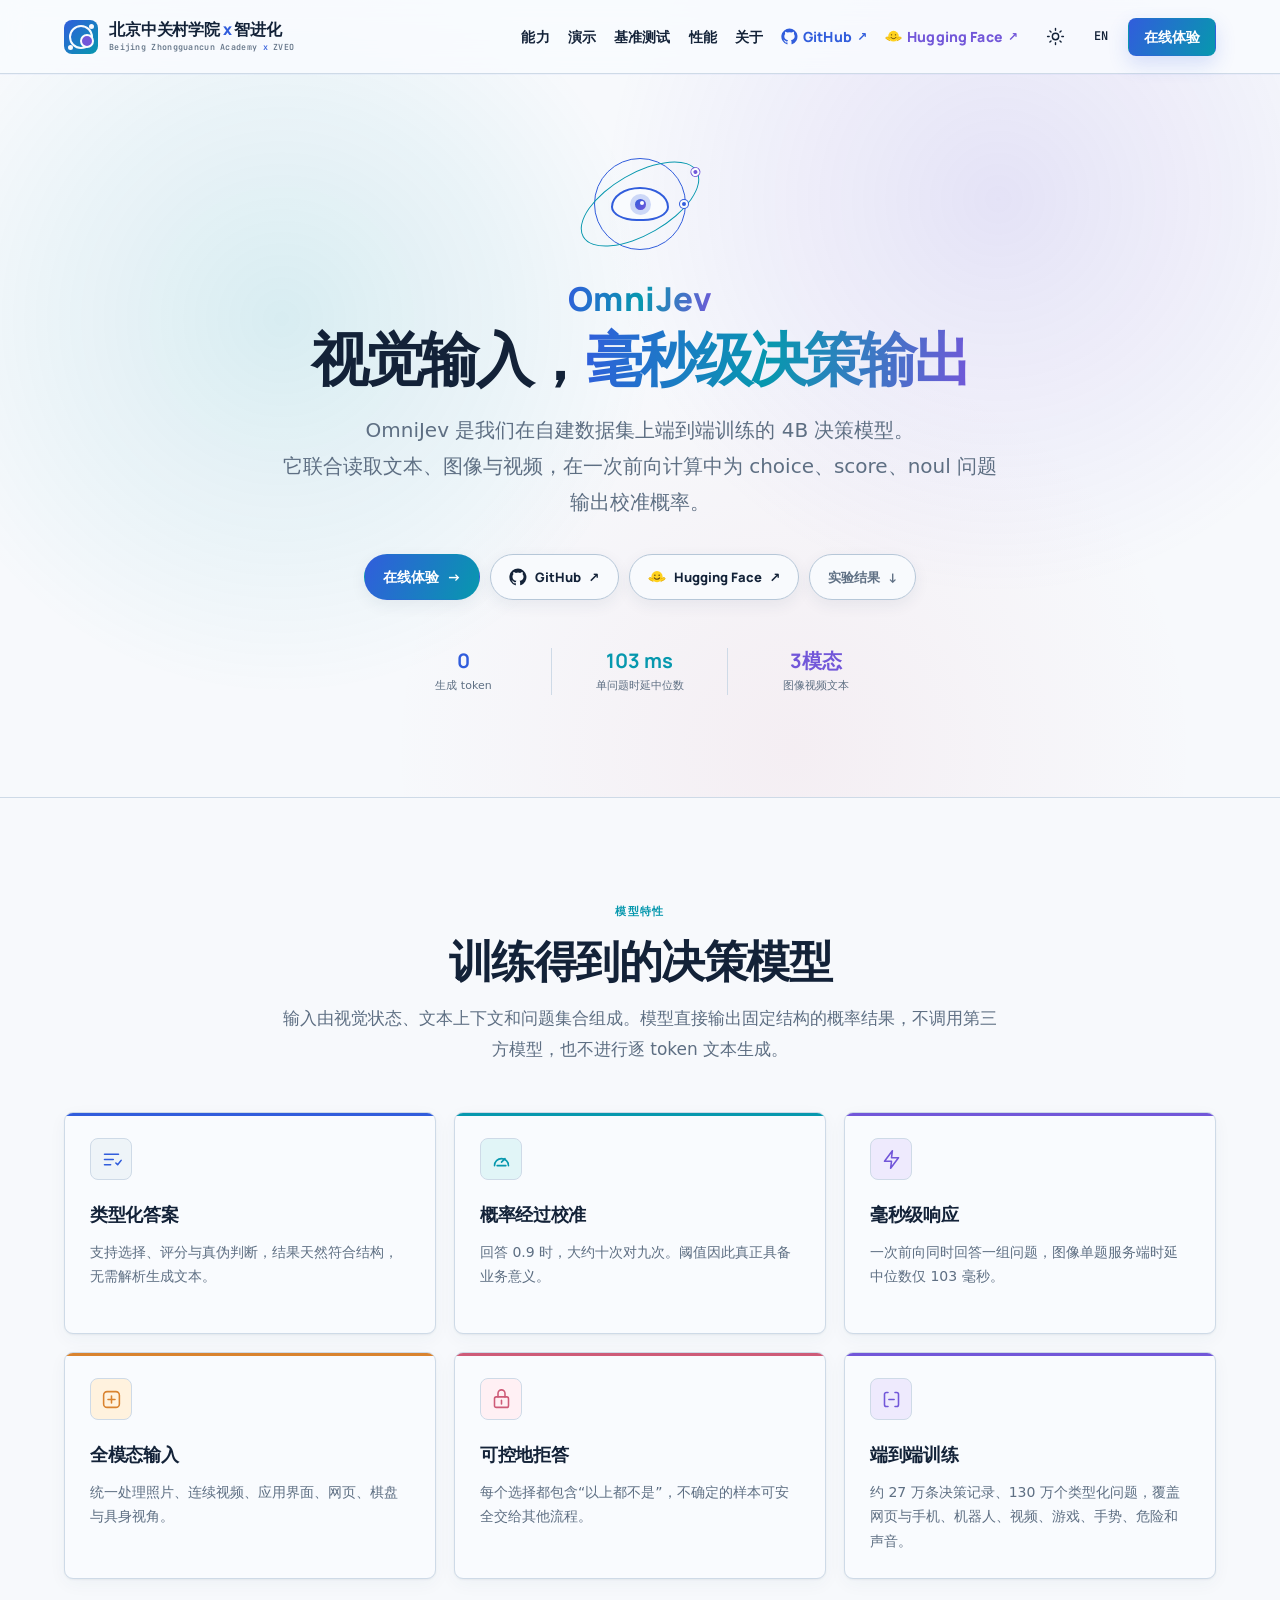
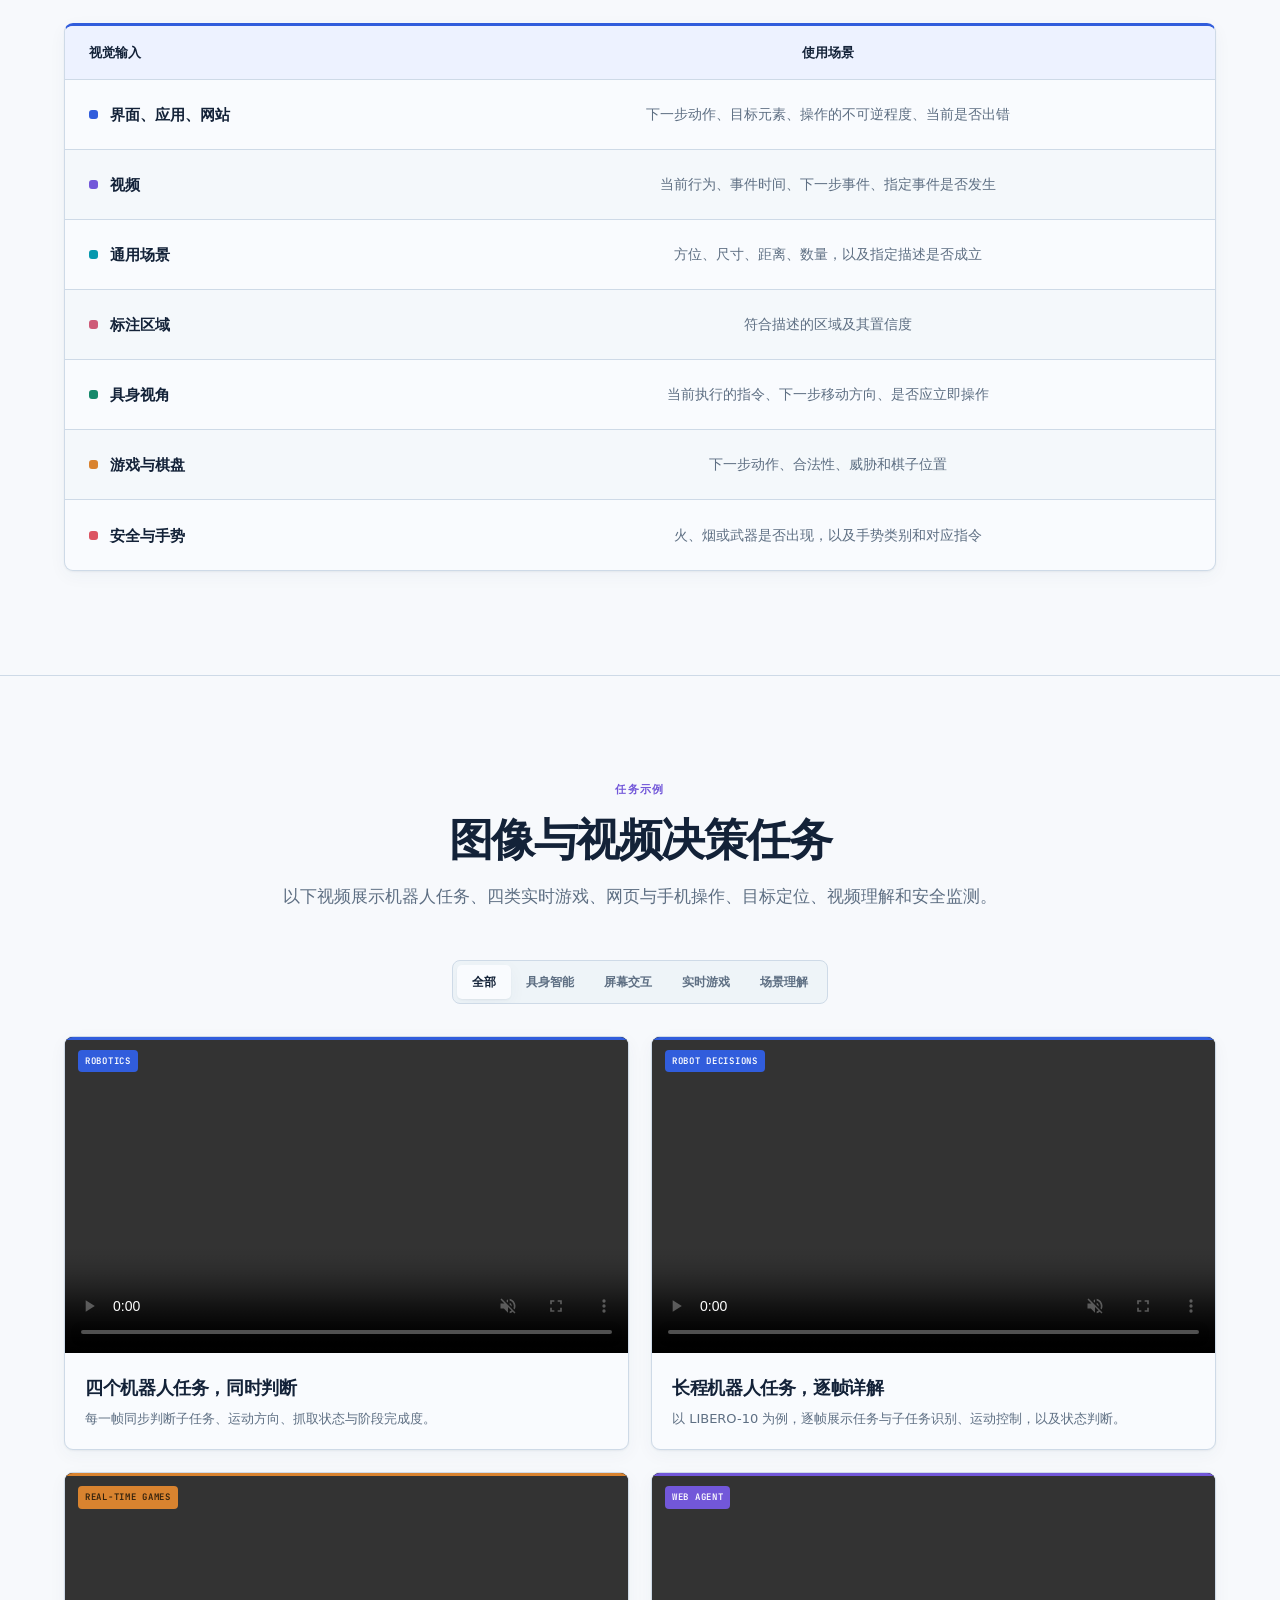
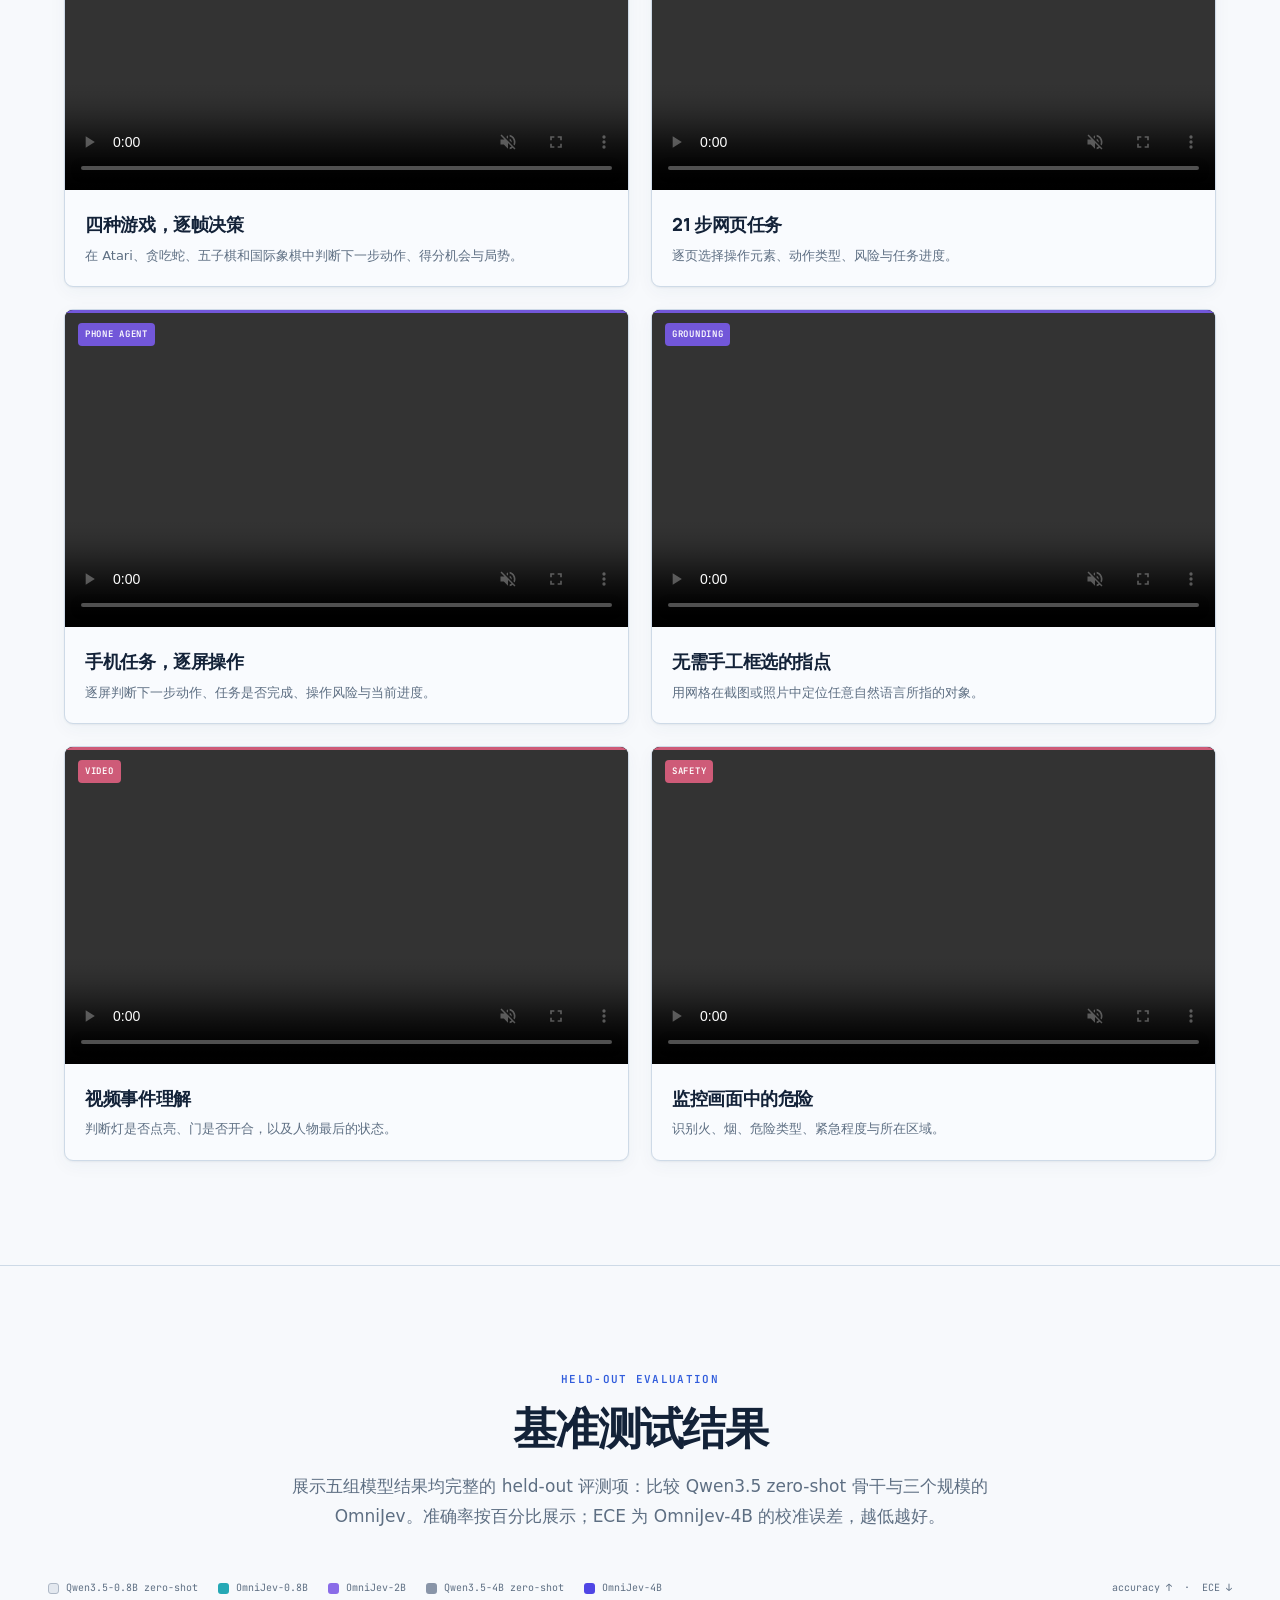
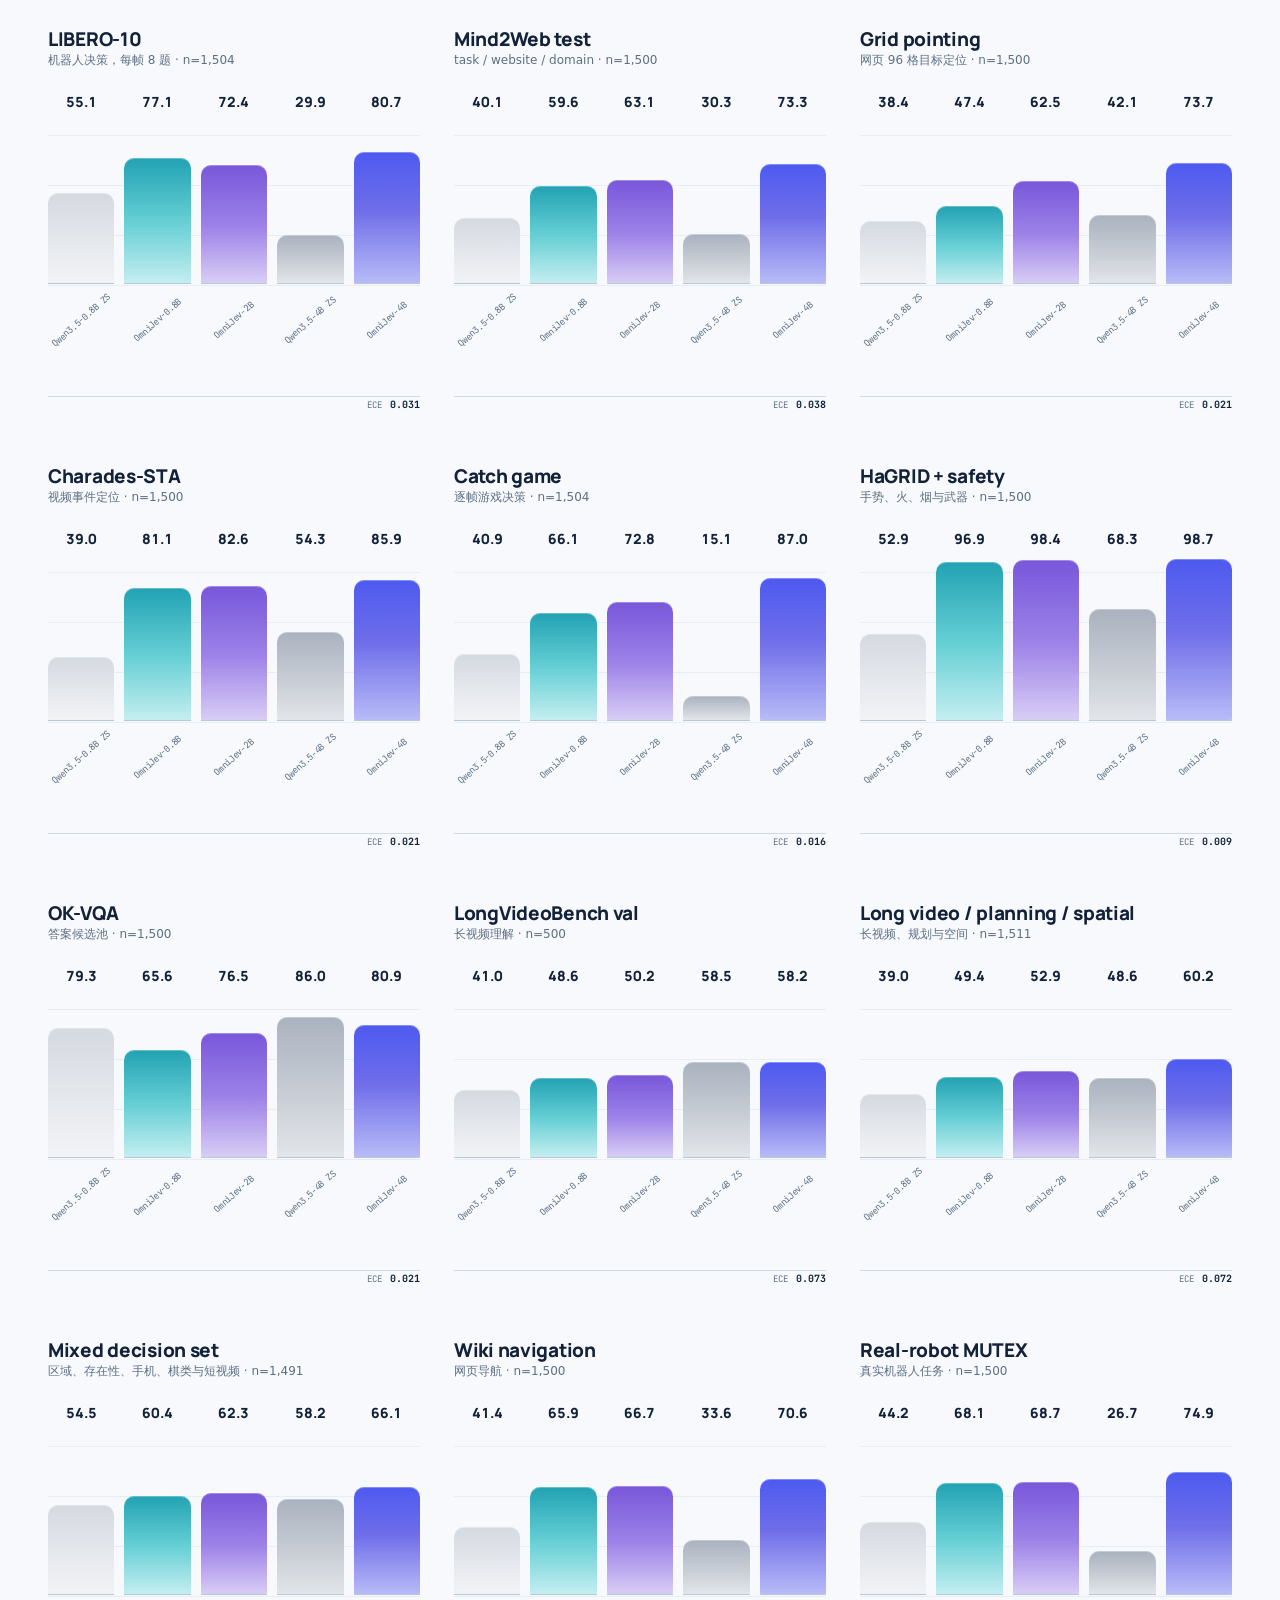
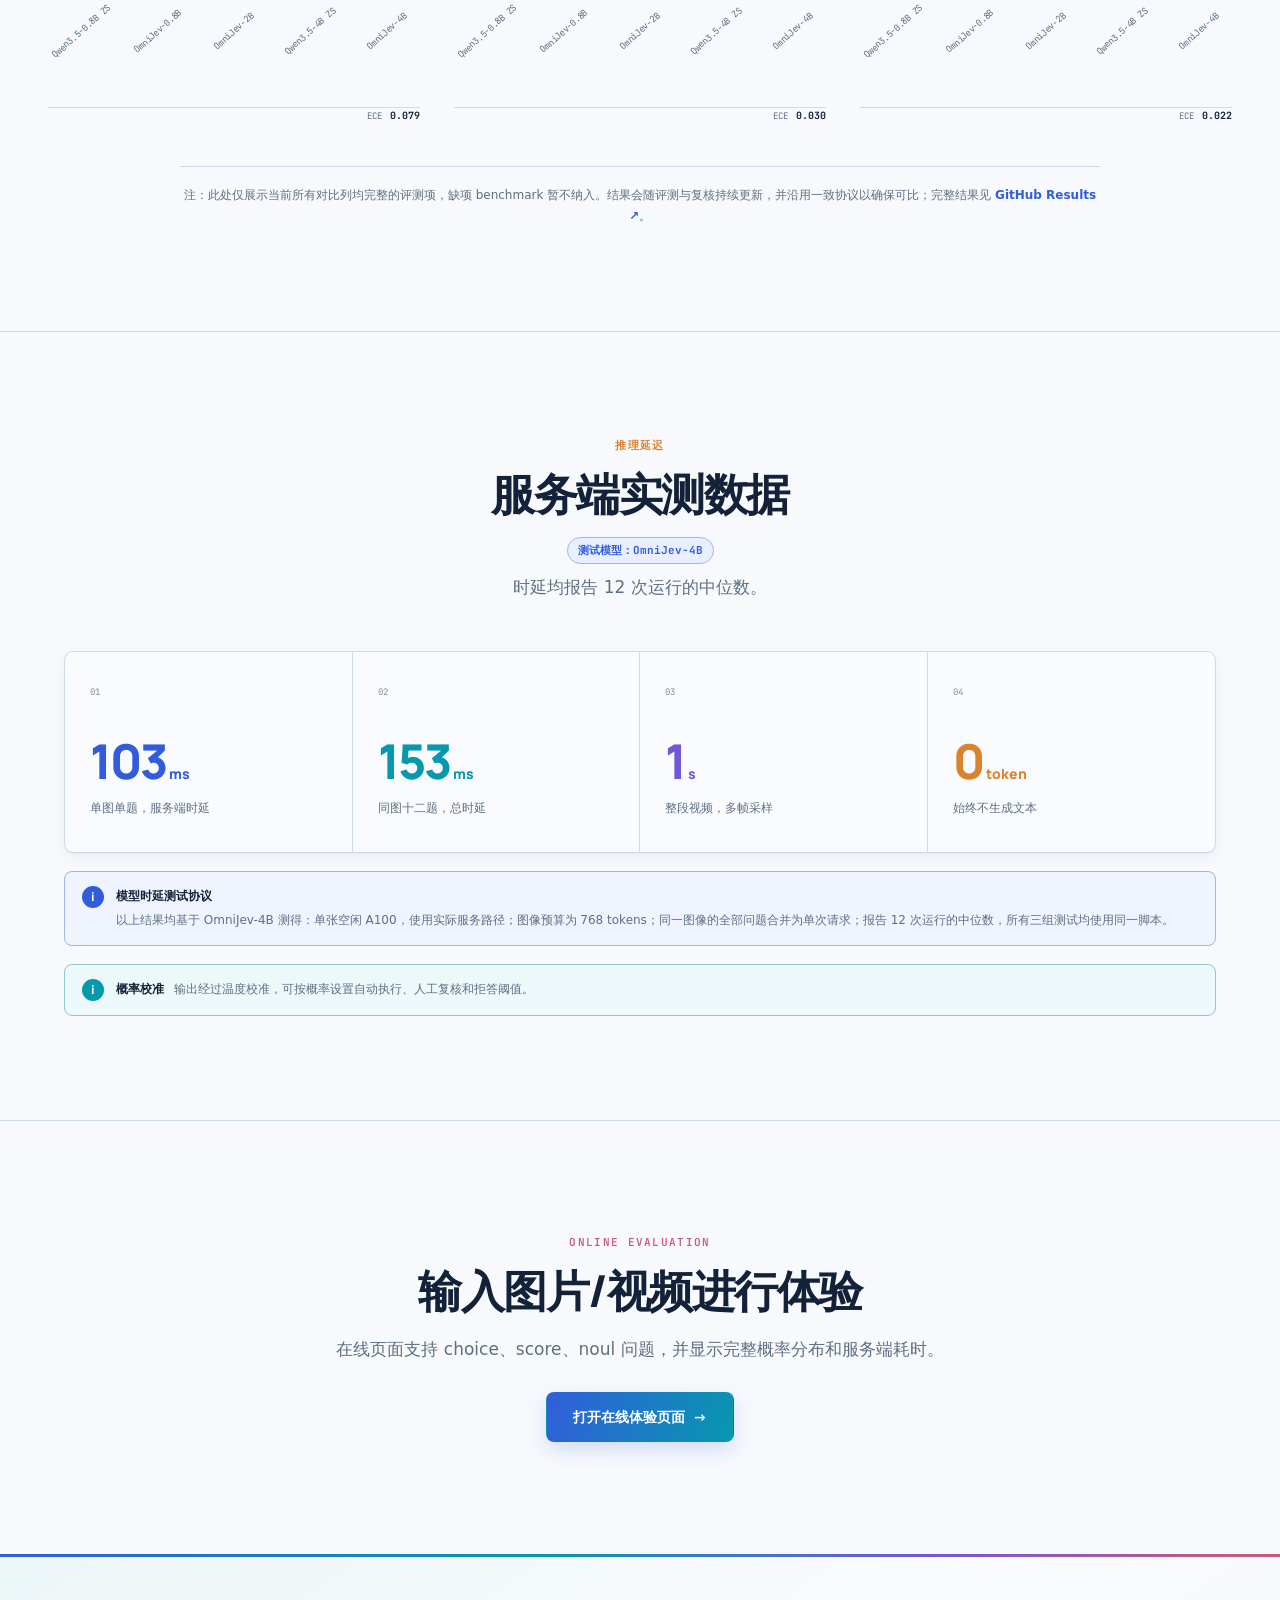
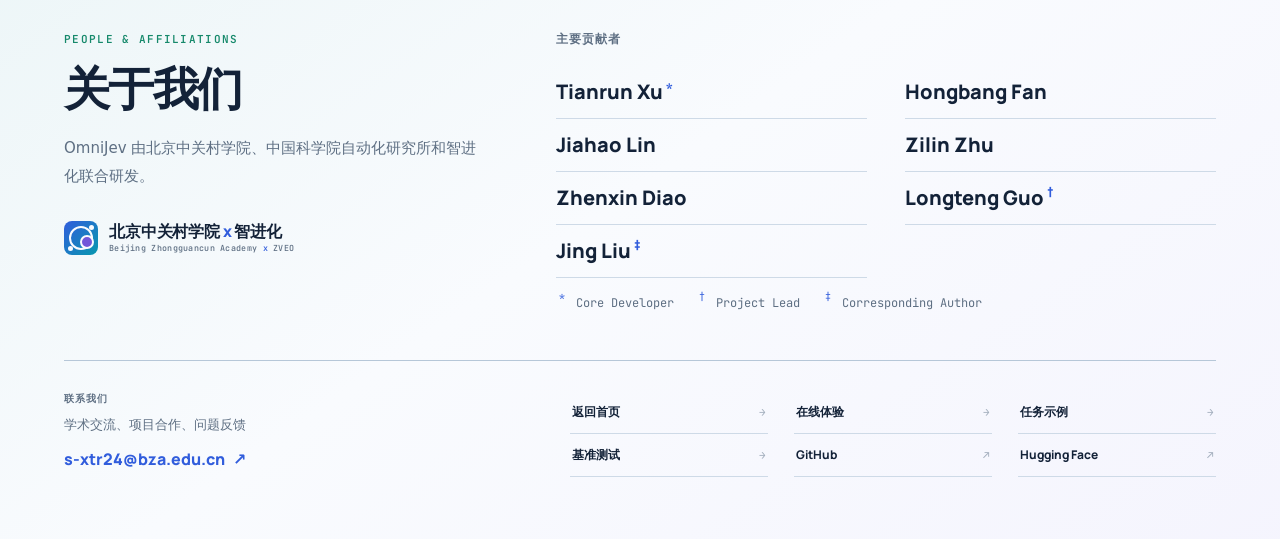
==== index.html @ 33a54048 "v1.1 version" ====
<!DOCTYPE html>
<html lang="zh-CN" data-theme="light">
<head>
  <meta charset="utf-8">
  <meta name="viewport" content="width=device-width, initial-scale=1">
  <meta name="description" content="OmniJev：端到端训练的 4B 全模态决策模型，面向图像、视频、界面、游戏与机器人场景输出校准概率。">
  <meta name="theme-color" content="#f9fbfe">
  <title>OmniJev — 全模态视觉决策模型</title>
  <link rel="icon" type="image/x-icon" href="/favicon.ico?v=2">
  <link rel="preconnect" href="https://fonts.googleapis.com">
  <link rel="preconnect" href="https://fonts.gstatic.com" crossorigin>
  <link href="https://fonts.googleapis.com/css2?family=JetBrains+Mono:wght@400;500;600&family=Manrope:wght@500;600;700;800&display=swap" rel="stylesheet">
  <link rel="stylesheet" href="style.css">
</head>
<body>
  <a class="skip-link" href="#main">跳至主要内容</a>
  <div id="siteHeader"></div>
  <script src="header.js"></script>

  <main id="main">
    <section class="hero" id="top">
      <div class="container hero-inner">
        <div class="model-glyph reveal" aria-hidden="true"><span class="glyph-ring ring-a"></span><span class="glyph-ring ring-b"></span><span class="planet-path path-a"><i class="glyph-dot dot-a"></i></span><span class="planet-path path-b"><i class="glyph-dot dot-b"></i></span><span class="glyph-core"><i></i></span></div>
        <p class="model-name reveal delay-1">OmniJev</p>
        <h1 class="reveal delay-2"><span class="zh">视觉输入，<em>毫秒级决策输出</em></span><span class="en">Visual input. <em>Millisecond decisions.</em></span></h1>
        <p class="hero-lead reveal delay-3"><span class="zh">OmniJev 是我们在自建数据集上端到端训练的 4B 决策模型。<br>它联合读取文本、图像与视频，在一次前向计算中为 choice、score、noul 问题输出校准概率。</span><span class="en">OmniJev is a 4B decision model trained end to end on our own dataset.<br>It reads text, images and video together, returning calibrated probabilities for choice, score and noul questions in one forward pass.</span></p>
        <div class="hero-actions hero-project-links reveal delay-3" aria-label="项目入口">
          <a class="btn btn-primary btn-lg" href="try"><span class="zh">在线体验</span><span class="en">Try online</span><span aria-hidden="true">→</span></a>
          <a class="btn btn-lg project-link" href="https://github.com/tinnel123666888/OmniJev" target="_blank" rel="noopener noreferrer"><svg viewBox="0 0 24 24" aria-hidden="true"><path fill="currentColor" d="M12 .7a11.5 11.5 0 0 0-3.64 22.41c.58.1.79-.25.79-.56v-2.22c-3.22.7-3.9-1.37-3.9-1.37-.52-1.34-1.29-1.7-1.29-1.7-1.05-.72.08-.71.08-.71 1.17.08 1.78 1.2 1.78 1.2 1.04 1.78 2.72 1.27 3.38.97.1-.75.4-1.27.74-1.56-2.57-.29-5.27-1.28-5.27-5.69 0-1.26.45-2.28 1.19-3.09-.12-.29-.52-1.47.11-3.05 0 0 .97-.31 3.16 1.18a10.98 10.98 0 0 1 5.76 0c2.2-1.49 3.16-1.18 3.16-1.18.63 1.58.23 2.76.11 3.05.74.81 1.19 1.83 1.19 3.09 0 4.42-2.71 5.39-5.29 5.68.42.36.79 1.06.79 2.14v3.17c0 .31.21.67.8.56A11.5 11.5 0 0 0 12 .7Z"/></svg><span>GitHub</span><span aria-hidden="true">↗</span></a>
          <a class="btn btn-lg project-link" href="https://huggingface.co/tinnel123/OmniJev" target="_blank" rel="noopener noreferrer"><svg class="hf-symbol" viewBox="0 0 24 24" aria-hidden="true"><circle cx="12" cy="11.5" r="7.5" fill="#FFD21E"/><circle cx="9.2" cy="9.7" r="1" fill="#5B4210"/><circle cx="14.8" cy="9.7" r="1" fill="#5B4210"/><path d="M8.4 13.2c1 1.2 2.2 1.8 3.6 1.8s2.7-.6 3.6-1.8" fill="none" stroke="#5B4210" stroke-linecap="round" stroke-width="1.35"/><path d="M6.7 14.5 3.4 12.8c-.8-.4-1.7-.1-2 .7-.4.8 0 1.7.8 2.1l4.6 2.3M17.3 14.5l3.3-1.7c.8-.4 1.7-.1 2 .7.4.8 0 1.7-.8 2.1l-4.6 2.3" fill="#FFD21E" stroke="#E5AA00" stroke-linecap="round" stroke-linejoin="round" stroke-width="1.1"/></svg><span>Hugging Face</span><span aria-hidden="true">↗</span></a>
          <a class="btn btn-lg project-link quiet" href="#benchmarks"><span><span class="zh">实验结果</span><span class="en">Results</span></span><span aria-hidden="true">↓</span></a>
        </div>
        <div class="hero-facts reveal delay-3"><span><b>0</b><small><span class="zh">生成 token</span><span class="en">generated tokens</span></small></span><span><b>103 ms</b><small><span class="zh">单问题时延中位数</span><span class="en">median single-question latency</span></small></span><span><b><span class="zh">3模态</span><span class="en">3 modalities</span></b><small><span class="zh">图像视频文本</span><span class="en">image, video, text</span></small></span></div>
      </div>
    </section>

    <section class="alt-section" id="capabilities">
      <div class="container">
        <div class="section-head center reveal"><p class="eyebrow"><span class="zh">模型特性</span><span class="en">Model properties</span></p><h2><span class="zh">训练得到的决策模型</span><span class="en">A trained decision model</span></h2><p><span class="zh">输入由视觉状态、文本上下文和问题集合组成。模型直接输出固定结构的概率结果，不调用第三方模型，也不进行逐 token 文本生成。</span><span class="en">Each request contains visual state, text context and typed questions. The model itself returns fixed probability structures—without third-party model calls or token-by-token generation.</span></p></div>
        <div class="feature-grid">
          <article class="feature-card reveal"><span class="feature-icon"><svg viewBox="0 0 24 24"><path d="M4 6h16M4 12h10M4 18h7"/><path d="m17 16 2 2 4-5"/></svg></span><h3><span class="zh">类型化答案</span><span class="en">Typed answers</span></h3><p><span class="zh">支持选择、评分与真伪判断，结果天然符合结构，无需解析生成文本。</span><span class="en">Choice, score and boolean answers that fit your schema by construction.</span></p></article>
          <article class="feature-card reveal"><span class="feature-icon"><svg viewBox="0 0 24 24"><path d="M4 19a8 8 0 1 1 16 0"/><path d="m12 15 4-4"/><path d="M7 19h10"/></svg></span><h3><span class="zh">概率经过校准</span><span class="en">Calibrated confidence</span></h3><p><span class="zh">回答 0.9 时，大约十次对九次。阈值因此真正具备业务意义。</span><span class="en">When it says 0.9, it is right roughly nine times out of ten.</span></p></article>
          <article class="feature-card reveal"><span class="feature-icon"><svg viewBox="0 0 24 24"><path d="m13 2-9 12h8l-1 8 9-12h-8z"/></svg></span><h3><span class="zh">毫秒级响应</span><span class="en">Milliseconds</span></h3><p><span class="zh">一次前向同时回答一组问题，图像单题服务端时延中位数仅 103 毫秒。</span><span class="en">One forward pass answers a full set of questions; median server latency for one image question is 103 ms.</span></p></article>
          <article class="feature-card reveal"><span class="feature-icon"><svg viewBox="0 0 24 24"><path d="M8 12h8M12 8v8"/><rect x="3" y="3" width="18" height="18" rx="4"/></svg></span><h3><span class="zh">全模态输入</span><span class="en">Omni-modal input</span></h3><p><span class="zh">统一处理照片、连续视频、应用界面、网页、棋盘与具身视角。</span><span class="en">Photos, videos, interfaces, web pages, games and embodied views.</span></p></article>
          <article class="feature-card reveal"><span class="feature-icon"><svg viewBox="0 0 24 24"><path d="M8 9V5a4 4 0 0 1 8 0v4"/><rect x="4" y="9" width="16" height="12" rx="2"/><path d="M12 13v4"/></svg></span><h3><span class="zh">可控地拒答</span><span class="en">Built-in abstention</span></h3><p><span class="zh">每个选择都包含“以上都不是”，不确定的样本可安全交给其他流程。</span><span class="en">Every choice can return “none of the above” for safe routing.</span></p></article>
          <article class="feature-card reveal"><span class="feature-icon"><svg viewBox="0 0 24 24"><path d="M8 4H6a2 2 0 0 0-2 2v12a2 2 0 0 0 2 2h2M16 4h2a2 2 0 0 1 2 2v12a2 2 0 0 1-2 2h-2M9 12h6"/></svg></span><h3><span class="zh">端到端训练</span><span class="en">End-to-end trained</span></h3><p><span class="zh">约 27 万条决策记录、130 万个类型化问题，覆盖网页与手机、机器人、视频、游戏、手势、危险和声音。</span><span class="en">About 270k decision records and 1.3M typed questions spanning web and phone use, robots, video, games, gestures, hazards and sounds.</span></p></article>
        </div>
        <div class="use-cases integrated reveal">
          <div class="use-case-table" role="table" aria-label="OmniJev typical use cases">
            <div class="use-case-row use-case-header" role="row"><span role="columnheader"><span class="zh">视觉输入</span><span class="en">Visual input</span></span><span role="columnheader"><span class="zh">使用场景</span><span class="en">Use cases</span></span></div>
            <div class="use-case-row" role="row"><strong role="cell"><i class="case-dot c1"></i><span class="zh">界面、应用、网站</span><span class="en">Interfaces, apps, websites</span></strong><span role="cell"><span class="zh">下一步动作、目标元素、操作的不可逆程度、当前是否出错</span><span class="en">Next action, target element, irreversibility and error state</span></span></div>
            <div class="use-case-row" role="row"><strong role="cell"><i class="case-dot c2"></i><span class="zh">视频</span><span class="en">Video</span></strong><span role="cell"><span class="zh">当前行为、事件时间、下一步事件、指定事件是否发生</span><span class="en">Activity, timing, next event and whether an event occurred</span></span></div>
            <div class="use-case-row" role="row"><strong role="cell"><i class="case-dot c3"></i><span class="zh">通用场景</span><span class="en">Scenes</span></strong><span role="cell"><span class="zh">方位、尺寸、距离、数量，以及指定描述是否成立</span><span class="en">Direction, size, distance, count and statement validity</span></span></div>
            <div class="use-case-row" role="row"><strong role="cell"><i class="case-dot c4"></i><span class="zh">标注区域</span><span class="en">Marked regions</span></strong><span role="cell"><span class="zh">符合描述的区域及其置信度</span><span class="en">Which region matches a description and with what confidence</span></span></div>
            <div class="use-case-row" role="row"><strong role="cell"><i class="case-dot c5"></i><span class="zh">具身视角</span><span class="en">Embodied views</span></strong><span role="cell"><span class="zh">当前执行的指令、下一步移动方向、是否应立即操作</span><span class="en">Current instruction, next direction and whether to act now</span></span></div>
            <div class="use-case-row" role="row"><strong role="cell"><i class="case-dot c6"></i><span class="zh">游戏与棋盘</span><span class="en">Games and boards</span></strong><span role="cell"><span class="zh">下一步动作、合法性、威胁和棋子位置</span><span class="en">Next move, legality, threats and piece location</span></span></div>
            <div class="use-case-row" role="row"><strong role="cell"><i class="case-dot c7"></i><span class="zh">安全与手势</span><span class="en">Safety and gestures</span></strong><span role="cell"><span class="zh">火、烟或武器是否出现，以及手势类别和对应指令</span><span class="en">Fire, smoke, weapons, gesture class and mapped command</span></span></div>
          </div>
        </div>
      </div>
    </section>

    <section id="demos">
      <div class="container">
        <div class="section-head center reveal"><p class="eyebrow"><span class="zh">任务示例</span><span class="en">Task examples</span></p><h2><span class="zh">图像与视频决策任务</span><span class="en">Image and video decision tasks</span></h2><p><span class="zh">以下视频展示机器人任务、四类实时游戏、网页与手机操作、目标定位、视频理解和安全监测。</span><span class="en">The examples cover robot tasks, four real-time games, web and phone operation, visual grounding, video understanding and safety monitoring.</span></p></div>
        <div class="filter-row" role="tablist" aria-label="演示筛选"><button class="filter active" data-filter="all" type="button"><span class="zh">全部</span><span class="en">All</span></button><button class="filter" data-filter="embodied" type="button"><span class="zh">具身智能</span><span class="en">Embodied</span></button><button class="filter" data-filter="screen" type="button"><span class="zh">屏幕交互</span><span class="en">Interfaces</span></button><button class="filter" data-filter="game" type="button"><span class="zh">实时游戏</span><span class="en">Games</span></button><button class="filter" data-filter="scene" type="button"><span class="zh">场景理解</span><span class="en">Scenes</span></button></div>
        <div class="demo-grid">
          <article class="demo-card reveal" data-category="embodied"><div class="media"><video controls autoplay muted loop playsinline preload="none" data-src="assets/video/robots.mp4"></video><span>ROBOTICS</span></div><div class="demo-body"><div><h3><span class="zh">四个机器人任务，同时判断</span><span class="en">Four robot tasks at once</span></h3><p><span class="zh">每一帧同步判断子任务、运动方向、抓取状态与阶段完成度。</span><span class="en">Every frame resolves sub-task, motion, grasp state and completion.</span></p></div></div></article>
          <article class="demo-card reveal" data-category="embodied"><div class="media"><video controls autoplay muted loop playsinline preload="none" data-src="assets/video/robots_detail.mp4"></video><span>ROBOT DECISIONS</span></div><div class="demo-body"><div><h3><span class="zh">长程机器人任务，逐帧详解</span><span class="en">A long-horizon robot task, frame by frame</span></h3><p><span class="zh">以 LIBERO-10 为例，逐帧展示任务与子任务识别、运动控制，以及状态判断。</span><span class="en">A LIBERO-10 example showing task and sub-task recognition, seven-way action probabilities, grasp state, object holding and completion on every frame.</span></p></div></div></article>
          <article class="demo-card reveal" data-category="game"><div class="media"><video controls autoplay muted loop playsinline preload="none" data-src="assets/video/games.mp4"></video><span>REAL-TIME GAMES</span></div><div class="demo-body"><div><h3><span class="zh">四种游戏，逐帧决策</span><span class="en">Four games, frame by frame</span></h3><p><span class="zh">在 Atari、贪吃蛇、五子棋和国际象棋中判断下一步动作、得分机会与局势。</span><span class="en">Decide the next action, scoring opportunity and game state in Atari, Snake, Gomoku and Chess.</span></p></div></div></article>
          <article class="demo-card reveal" data-category="screen"><div class="media"><video controls autoplay muted loop playsinline preload="none" data-src="assets/video/web_task.mp4"></video><span>WEB AGENT</span></div><div class="demo-body"><div><h3><span class="zh">21 步网页任务</span><span class="en">A 21-step web task</span></h3><p><span class="zh">逐页选择操作元素、动作类型、风险与任务进度。</span><span class="en">Pick the element, operation, risk and progress on every page.</span></p></div></div></article>
          <article class="demo-card reveal" data-category="screen"><div class="media"><video controls autoplay muted loop playsinline preload="none" data-src="assets/video/phone_task.mp4"></video><span>PHONE AGENT</span></div><div class="demo-body"><div><h3><span class="zh">手机任务，逐屏操作</span><span class="en">Operating a phone, screen by screen</span></h3><p><span class="zh">逐屏判断下一步动作、任务是否完成、操作风险与当前进度。</span><span class="en">Choose the next action, completion state, operation risk and progress on each screen.</span></p></div></div></article>
          <article class="demo-card reveal" data-category="screen"><div class="media"><video controls autoplay muted loop playsinline preload="none" data-src="assets/video/pointing.mp4"></video><span>GROUNDING</span></div><div class="demo-body"><div><h3><span class="zh">无需手工框选的指点</span><span class="en">Pointing without boxes</span></h3><p><span class="zh">用网格在截图或照片中定位任意自然语言所指的对象。</span><span class="en">Locate a natural-language target on screenshots or photos.</span></p></div></div></article>
          <article class="demo-card reveal" data-category="scene"><div class="media"><video controls autoplay muted loop playsinline preload="none" data-src="assets/video/events2.mp4"></video><span>VIDEO</span></div><div class="demo-body"><div><h3><span class="zh">视频事件理解</span><span class="en">Video event understanding</span></h3><p><span class="zh">判断灯是否点亮、门是否开合，以及人物最后的状态。</span><span class="en">Understand lights, doors, people and temporal events.</span></p></div></div></article>
          <article class="demo-card reveal" data-category="scene"><div class="media"><video controls autoplay muted loop playsinline preload="none" data-src="assets/video/hazard.mp4"></video><span>SAFETY</span></div><div class="demo-body"><div><h3><span class="zh">监控画面中的危险</span><span class="en">Hazards in a camera feed</span></h3><p><span class="zh">识别火、烟、危险类型、紧急程度与所在区域。</span><span class="en">Fire, smoke, urgency and the affected region.</span></p></div></div></article>
        </div>
      </div>
    </section>

    <section class="benchmark-section alt-section" id="benchmarks">
      <div class="container">
        <div class="section-head center reveal">
          <p class="eyebrow">Held-out evaluation</p>
          <h2><span class="zh">基准测试结果</span><span class="en">Benchmark results</span></h2>
          <p><span class="zh">展示五组模型结果均完整的 held-out 评测项：比较 Qwen3.5 zero-shot 骨干与三个规模的 OmniJev。准确率按百分比展示；ECE 为 OmniJev-4B 的校准误差，越低越好。</span><span class="en">Held-out benchmarks with results for all five models: Qwen3.5 zero-shot backbones and three OmniJev sizes. Accuracy is shown as a percentage; ECE is the calibration error of OmniJev-4B and lower is better.</span></p>
        </div>
        <div class="benchmark-legend reveal"><span><i class="baseline-small"></i>Qwen3.5-0.8B zero-shot</span><span><i class="current-small"></i>OmniJev-0.8B</span><span><i class="current-mid"></i>OmniJev-2B</span><span><i class="baseline"></i>Qwen3.5-4B zero-shot</span><span><i class="current"></i>OmniJev-4B</span><span class="benchmark-unit">accuracy ↑ &nbsp;·&nbsp; ECE ↓</span></div>
        <div class="benchmark-vertical-grid reveal" role="list" aria-label="Benchmark accuracy comparison">
          <article class="benchmark-column" role="listitem"><header><strong>LIBERO-10</strong><small><span class="zh">机器人决策，每帧 8 题 · n=1,504</span><span class="en">Robot decisions, 8 questions per frame · n=1,504</span></small></header><div class="vertical-chart"><div class="vertical-series baseline-small"><span>55.1</span><div class="vertical-track"><i style="--score:55.1%"></i></div><small>Qwen3.5-0.8B ZS</small></div><div class="vertical-series current-small"><span>77.1</span><div class="vertical-track"><i style="--score:77.1%"></i></div><small>OmniJev-0.8B</small></div><div class="vertical-series current-mid"><span>72.4</span><div class="vertical-track"><i style="--score:72.4%"></i></div><small>OmniJev-2B</small></div><div class="vertical-series baseline"><span>29.9</span><div class="vertical-track"><i style="--score:29.9%"></i></div><small>Qwen3.5-4B ZS</small></div><div class="vertical-series current"><span>80.7</span><div class="vertical-track"><i style="--score:80.7%"></i></div><small>OmniJev-4B</small></div></div><footer><span>ECE</span><strong>0.031</strong></footer></article>
          <article class="benchmark-column" role="listitem"><header><strong>Mind2Web test</strong><small>task / website / domain · n=1,500</small></header><div class="vertical-chart"><div class="vertical-series baseline-small"><span>40.1</span><div class="vertical-track"><i style="--score:40.1%"></i></div><small>Qwen3.5-0.8B ZS</small></div><div class="vertical-series current-small"><span>59.6</span><div class="vertical-track"><i style="--score:59.6%"></i></div><small>OmniJev-0.8B</small></div><div class="vertical-series current-mid"><span>63.1</span><div class="vertical-track"><i style="--score:63.1%"></i></div><small>OmniJev-2B</small></div><div class="vertical-series baseline"><span>30.3</span><div class="vertical-track"><i style="--score:30.3%"></i></div><small>Qwen3.5-4B ZS</small></div><div class="vertical-series current"><span>73.3</span><div class="vertical-track"><i style="--score:73.3%"></i></div><small>OmniJev-4B</small></div></div><footer><span>ECE</span><strong>0.038</strong></footer></article>
          <article class="benchmark-column" role="listitem"><header><strong>Grid pointing</strong><small><span class="zh">网页 96 格目标定位 · n=1,500</span><span class="en">96-cell web grounding · n=1,500</span></small></header><div class="vertical-chart"><div class="vertical-series baseline-small"><span>38.4</span><div class="vertical-track"><i style="--score:38.4%"></i></div><small>Qwen3.5-0.8B ZS</small></div><div class="vertical-series current-small"><span>47.4</span><div class="vertical-track"><i style="--score:47.4%"></i></div><small>OmniJev-0.8B</small></div><div class="vertical-series current-mid"><span>62.5</span><div class="vertical-track"><i style="--score:62.5%"></i></div><small>OmniJev-2B</small></div><div class="vertical-series baseline"><span>42.1</span><div class="vertical-track"><i style="--score:42.1%"></i></div><small>Qwen3.5-4B ZS</small></div><div class="vertical-series current"><span>73.7</span><div class="vertical-track"><i style="--score:73.7%"></i></div><small>OmniJev-4B</small></div></div><footer><span>ECE</span><strong>0.021</strong></footer></article>
          <article class="benchmark-column" role="listitem"><header><strong>Charades-STA</strong><small><span class="zh">视频事件定位 · n=1,500</span><span class="en">Video event localization · n=1,500</span></small></header><div class="vertical-chart"><div class="vertical-series baseline-small"><span>39.0</span><div class="vertical-track"><i style="--score:39%"></i></div><small>Qwen3.5-0.8B ZS</small></div><div class="vertical-series current-small"><span>81.1</span><div class="vertical-track"><i style="--score:81.1%"></i></div><small>OmniJev-0.8B</small></div><div class="vertical-series current-mid"><span>82.6</span><div class="vertical-track"><i style="--score:82.6%"></i></div><small>OmniJev-2B</small></div><div class="vertical-series baseline"><span>54.3</span><div class="vertical-track"><i style="--score:54.3%"></i></div><small>Qwen3.5-4B ZS</small></div><div class="vertical-series current"><span>85.9</span><div class="vertical-track"><i style="--score:85.9%"></i></div><small>OmniJev-4B</small></div></div><footer><span>ECE</span><strong>0.021</strong></footer></article>
          <article class="benchmark-column" role="listitem"><header><strong>Catch game</strong><small><span class="zh">逐帧游戏决策 · n=1,504</span><span class="en">Frame-level game decisions · n=1,504</span></small></header><div class="vertical-chart"><div class="vertical-series baseline-small"><span>40.9</span><div class="vertical-track"><i style="--score:40.9%"></i></div><small>Qwen3.5-0.8B ZS</small></div><div class="vertical-series current-small"><span>66.1</span><div class="vertical-track"><i style="--score:66.1%"></i></div><small>OmniJev-0.8B</small></div><div class="vertical-series current-mid"><span>72.8</span><div class="vertical-track"><i style="--score:72.8%"></i></div><small>OmniJev-2B</small></div><div class="vertical-series baseline"><span>15.1</span><div class="vertical-track"><i style="--score:15.1%"></i></div><small>Qwen3.5-4B ZS</small></div><div class="vertical-series current"><span>87.0</span><div class="vertical-track"><i style="--score:87%"></i></div><small>OmniJev-4B</small></div></div><footer><span>ECE</span><strong>0.016</strong></footer></article>
          <article class="benchmark-column" role="listitem"><header><strong>HaGRID + safety</strong><small><span class="zh">手势、火、烟与武器 · n=1,500</span><span class="en">Gestures, fire, smoke and weapons · n=1,500</span></small></header><div class="vertical-chart"><div class="vertical-series baseline-small"><span>52.9</span><div class="vertical-track"><i style="--score:52.9%"></i></div><small>Qwen3.5-0.8B ZS</small></div><div class="vertical-series current-small"><span>96.9</span><div class="vertical-track"><i style="--score:96.9%"></i></div><small>OmniJev-0.8B</small></div><div class="vertical-series current-mid"><span>98.4</span><div class="vertical-track"><i style="--score:98.4%"></i></div><small>OmniJev-2B</small></div><div class="vertical-series baseline"><span>68.3</span><div class="vertical-track"><i style="--score:68.3%"></i></div><small>Qwen3.5-4B ZS</small></div><div class="vertical-series current"><span>98.7</span><div class="vertical-track"><i style="--score:98.7%"></i></div><small>OmniJev-4B</small></div></div><footer><span>ECE</span><strong>0.009</strong></footer></article>
          <article class="benchmark-column" role="listitem"><header><strong>OK-VQA</strong><small><span class="zh">答案候选池 · n=1,500</span><span class="en">Answer pool · n=1,500</span></small></header><div class="vertical-chart"><div class="vertical-series baseline-small"><span>79.3</span><div class="vertical-track"><i style="--score:79.3%"></i></div><small>Qwen3.5-0.8B ZS</small></div><div class="vertical-series current-small"><span>65.6</span><div class="vertical-track"><i style="--score:65.6%"></i></div><small>OmniJev-0.8B</small></div><div class="vertical-series current-mid"><span>76.5</span><div class="vertical-track"><i style="--score:76.5%"></i></div><small>OmniJev-2B</small></div><div class="vertical-series baseline"><span>86.0</span><div class="vertical-track"><i style="--score:86%"></i></div><small>Qwen3.5-4B ZS</small></div><div class="vertical-series current"><span>80.9</span><div class="vertical-track"><i style="--score:80.9%"></i></div><small>OmniJev-4B</small></div></div><footer><span>ECE</span><strong>0.021</strong></footer></article>
          <article class="benchmark-column" role="listitem"><header><strong>LongVideoBench val</strong><small><span class="zh">长视频理解 · n=500</span><span class="en">Long-video understanding · n=500</span></small></header><div class="vertical-chart"><div class="vertical-series baseline-small"><span>41.0</span><div class="vertical-track"><i style="--score:41%"></i></div><small>Qwen3.5-0.8B ZS</small></div><div class="vertical-series current-small"><span>48.6</span><div class="vertical-track"><i style="--score:48.6%"></i></div><small>OmniJev-0.8B</small></div><div class="vertical-series current-mid"><span>50.2</span><div class="vertical-track"><i style="--score:50.2%"></i></div><small>OmniJev-2B</small></div><div class="vertical-series baseline"><span>58.5</span><div class="vertical-track"><i style="--score:58.5%"></i></div><small>Qwen3.5-4B ZS</small></div><div class="vertical-series current"><span>58.2</span><div class="vertical-track"><i style="--score:58.2%"></i></div><small>OmniJev-4B</small></div></div><footer><span>ECE</span><strong>0.073</strong></footer></article>
          <article class="benchmark-column" role="listitem"><header><strong>Long video / planning / spatial</strong><small><span class="zh">长视频、规划与空间 · n=1,511</span><span class="en">Long video, planning and spatial · n=1,511</span></small></header><div class="vertical-chart"><div class="vertical-series baseline-small"><span>39.0</span><div class="vertical-track"><i style="--score:39%"></i></div><small>Qwen3.5-0.8B ZS</small></div><div class="vertical-series current-small"><span>49.4</span><div class="vertical-track"><i style="--score:49.4%"></i></div><small>OmniJev-0.8B</small></div><div class="vertical-series current-mid"><span>52.9</span><div class="vertical-track"><i style="--score:52.9%"></i></div><small>OmniJev-2B</small></div><div class="vertical-series baseline"><span>48.6</span><div class="vertical-track"><i style="--score:48.6%"></i></div><small>Qwen3.5-4B ZS</small></div><div class="vertical-series current"><span>60.2</span><div class="vertical-track"><i style="--score:60.2%"></i></div><small>OmniJev-4B</small></div></div><footer><span>ECE</span><strong>0.072</strong></footer></article>
          <article class="benchmark-column" role="listitem"><header><strong>Mixed decision set</strong><small><span class="zh">区域、存在性、手机、棋类与短视频 · n=1,491</span><span class="en">Regions, existence, phone, games and short video · n=1,491</span></small></header><div class="vertical-chart"><div class="vertical-series baseline-small"><span>54.5</span><div class="vertical-track"><i style="--score:54.5%"></i></div><small>Qwen3.5-0.8B ZS</small></div><div class="vertical-series current-small"><span>60.4</span><div class="vertical-track"><i style="--score:60.4%"></i></div><small>OmniJev-0.8B</small></div><div class="vertical-series current-mid"><span>62.3</span><div class="vertical-track"><i style="--score:62.3%"></i></div><small>OmniJev-2B</small></div><div class="vertical-series baseline"><span>58.2</span><div class="vertical-track"><i style="--score:58.2%"></i></div><small>Qwen3.5-4B ZS</small></div><div class="vertical-series current"><span>66.1</span><div class="vertical-track"><i style="--score:66.1%"></i></div><small>OmniJev-4B</small></div></div><footer><span>ECE</span><strong>0.079</strong></footer></article>
          <article class="benchmark-column" role="listitem"><header><strong>Wiki navigation</strong><small><span class="zh">网页导航 · n=1,500</span><span class="en">Web navigation · n=1,500</span></small></header><div class="vertical-chart"><div class="vertical-series baseline-small"><span>41.4</span><div class="vertical-track"><i style="--score:41.4%"></i></div><small>Qwen3.5-0.8B ZS</small></div><div class="vertical-series current-small"><span>65.9</span><div class="vertical-track"><i style="--score:65.9%"></i></div><small>OmniJev-0.8B</small></div><div class="vertical-series current-mid"><span>66.7</span><div class="vertical-track"><i style="--score:66.7%"></i></div><small>OmniJev-2B</small></div><div class="vertical-series baseline"><span>33.6</span><div class="vertical-track"><i style="--score:33.6%"></i></div><small>Qwen3.5-4B ZS</small></div><div class="vertical-series current"><span>70.6</span><div class="vertical-track"><i style="--score:70.6%"></i></div><small>OmniJev-4B</small></div></div><footer><span>ECE</span><strong>0.030</strong></footer></article>
          <article class="benchmark-column" role="listitem"><header><strong>Real-robot MUTEX</strong><small><span class="zh">真实机器人任务 · n=1,500</span><span class="en">Real-robot tasks · n=1,500</span></small></header><div class="vertical-chart"><div class="vertical-series baseline-small"><span>44.2</span><div class="vertical-track"><i style="--score:44.2%"></i></div><small>Qwen3.5-0.8B ZS</small></div><div class="vertical-series current-small"><span>68.1</span><div class="vertical-track"><i style="--score:68.1%"></i></div><small>OmniJev-0.8B</small></div><div class="vertical-series current-mid"><span>68.7</span><div class="vertical-track"><i style="--score:68.7%"></i></div><small>OmniJev-2B</small></div><div class="vertical-series baseline"><span>26.7</span><div class="vertical-track"><i style="--score:26.7%"></i></div><small>Qwen3.5-4B ZS</small></div><div class="vertical-series current"><span>74.9</span><div class="vertical-track"><i style="--score:74.9%"></i></div><small>OmniJev-4B</small></div></div><footer><span>ECE</span><strong>0.022</strong></footer></article>
        </div>
        <p class="benchmark-update-note reveal"><span class="zh">注：此处仅展示当前所有对比列均完整的评测项，缺项 benchmark 暂不纳入。结果会随评测与复核持续更新，并沿用一致协议以确保可比；完整结果见 <a href="https://github.com/tinnel123666888/OmniJev#results" target="_blank" rel="noopener noreferrer">GitHub Results ↗</a>。</span><span class="en">Note: Only benchmarks with complete comparison columns are shown; incomplete rows are omitted for now. Results will be updated under consistent protocols as evaluation and verification continue. See the <a href="https://github.com/tinnel123666888/OmniJev#results" target="_blank" rel="noopener noreferrer">full GitHub results ↗</a>.</span></p>
      </div>
    </section>

    <section class="numbers-section" id="numbers">
      <div class="container">
        <div class="section-head center reveal"><p class="eyebrow"><span class="zh">推理延迟</span><span class="en">Inference latency</span></p><h2><span class="zh">服务端实测数据</span><span class="en">Measured server latency</span></h2><p><span class="latency-model-label"><span class="zh">测试模型：OmniJev-4B</span><span class="en">Model tested: OmniJev-4B</span></span><span><span class="zh">时延均报告 12 次运行的中位数。</span><span class="en">Latency values are medians over 12 runs.</span></span></p></div>
        <div class="metric-grid reveal"><div class="metric"><span>01</span><strong>103<small>ms</small></strong><p><span class="zh">单图单题，服务端时延</span><span class="en">one image, one question</span></p></div><div class="metric"><span>02</span><strong>153<small>ms</small></strong><p><span class="zh">同图十二题，总时延</span><span class="en">twelve questions, total latency</span></p></div><div class="metric"><span>03</span><strong>1<small>s</small></strong><p><span class="zh">整段视频，多帧采样</span><span class="en">a full sampled video</span></p></div><div class="metric"><span>04</span><strong>0<small>token</small></strong><p><span class="zh">始终不生成文本</span><span class="en">generated, always</span></p></div></div>
        <aside class="latency-method reveal"><span class="tip-icon" aria-hidden="true">i</span><p><strong><span class="zh">模型时延测试协议</span><span class="en">Model latency protocol</span></strong><span><span class="zh">以上结果均基于 OmniJev-4B 测得：单张空闲 A100，使用实际服务路径；图像预算为 768 tokens；同一图像的全部问题合并为单次请求；报告 12 次运行的中位数，所有三组测试均使用同一脚本。</span><span class="en">All results above were measured with OmniJev-4B. Latency (one idle A100, the serving path, a 768-token image budget, all questions about the same image in one request; median of 12 runs, same script for all three).</span></span></p></aside>
        <aside class="calibration-tip reveal"><span class="tip-icon" aria-hidden="true">i</span><p><strong><span class="zh">概率校准</span><span class="en">Calibrated probabilities</span></strong><span><span class="zh">输出经过温度校准，可按概率设置自动执行、人工复核和拒答阈值。</span><span class="en">Outputs are temperature-calibrated, so probability thresholds can control automatic action, human review and abstention.</span></span></p></aside>
      </div>
    </section>

    <section class="cta-section"><div class="container center reveal"><p class="eyebrow">Online evaluation</p><h2><span class="zh">输入图片/视频进行体验</span><span class="en">Evaluate an image or video</span></h2><p><span class="zh">在线页面支持 choice、score、noul 问题，并显示完整概率分布和服务端耗时。</span><span class="en">The online page supports choice, score and noul questions and reports full probabilities and server latency.</span></p><div class="cta-actions"><a class="btn btn-primary btn-lg" href="try"><span class="zh">打开在线体验页面</span><span class="en">Open online evaluation</span><span aria-hidden="true">→</span></a></div></div></section>

  </main>

  <footer class="site-footer" id="about">
    <section class="footer-about" aria-labelledby="about-title">
      <div class="container about-layout">
        <div class="about-intro reveal">
          <p class="eyebrow">People &amp; affiliations</p>
          <h2 id="about-title"><span class="zh">关于我们</span><span class="en">About Us</span></h2>
          <p><span class="zh">OmniJev 由北京中关村学院、中国科学院自动化研究所和智进化联合研发。</span><span class="en">OmniJev is jointly developed by Beijing Zhongguancun Academy, the Institute of Automation, Chinese Academy of Sciences, and ZVEO.</span></p>
          <a class="brand footer-brand" href="#top"><span class="brand-mark" aria-hidden="true"><i></i><i></i></span><span class="brand-copy"><strong>北京中关村学院 <em>x</em> 智进化</strong><small>Beijing Zhongguancun Academy <em>x</em> ZVEO</small></span></a>
        </div>
        <div class="about-team reveal">
          <p class="about-label"><span class="zh">主要贡献者</span><span class="en">Contributors</span></p>
          <div class="author-list" aria-label="Contributors">
            <span>Tianrun Xu<sup>*</sup></span>
            <span>Hongbang Fan</span>
            <span>Jiahao Lin</span>
            <span>Zilin Zhu</span>
            <span>Zhenxin Diao</span>
            <span>Longteng Guo<sup>†</sup></span>
            <span>Jing Liu<sup>‡</sup></span>
          </div>
          <div class="role-key" aria-label="Contributor roles"><span><sup>*</sup> Core Developer</span><span><sup>†</sup> Project Lead</span><span><sup>‡</sup> Corresponding Author</span></div>
        </div>
        <aside class="about-aside reveal">
          <div class="contact-block">
            <p class="about-label"><span class="zh">联系我们</span><span class="en">Contact</span></p>
            <p><span class="zh">学术交流、项目合作、问题反馈</span><span class="en">Academic inquiries, project collaboration and feedback</span></p>
            <a href="mailto:s-xtr24@bza.edu.cn">s-xtr24@bza.edu.cn <span aria-hidden="true">↗</span></a>
          </div>
          <nav class="footer-links" aria-label="页脚快捷导航">
            <a href="#top"><span><span class="zh">返回首页</span><span class="en">Home</span></span><span aria-hidden="true">↑</span></a>
            <a href="try"><span><span class="zh">在线体验</span><span class="en">Try online</span></span><span aria-hidden="true">→</span></a>
            <a href="#demos"><span><span class="zh">任务示例</span><span class="en">Demos</span></span><span aria-hidden="true">↑</span></a>
            <a href="#benchmarks"><span><span class="zh">基准测试</span><span class="en">Benchmarks</span></span><span aria-hidden="true">↑</span></a>
            <a class="external" href="https://github.com/tinnel123666888/OmniJev" target="_blank" rel="noopener noreferrer"><span>GitHub</span><span aria-hidden="true">↗</span></a>
            <a class="external" href="https://huggingface.co/tinnel123/OmniJev" target="_blank" rel="noopener noreferrer"><span>Hugging Face</span><span aria-hidden="true">↗</span></a>
          </nav>
        </aside>
      </div>
    </section>
  </footer>

  <script>
    const observer = new IntersectionObserver(entries => entries.forEach(entry => { if (entry.isIntersecting) { entry.target.classList.add('visible'); observer.unobserve(entry.target); } }), { threshold: .12 });
    document.querySelectorAll('.reveal').forEach(el => observer.observe(el));
    document.querySelectorAll('.filter').forEach(button => button.addEventListener('click', () => { document.querySelectorAll('.filter').forEach(item => item.classList.remove('active')); button.classList.add('active'); const filter = button.dataset.filter; document.querySelectorAll('.demo-card').forEach(card => { card.hidden = filter !== 'all' && card.dataset.category !== filter; }); }));
    const videos = document.querySelectorAll('.demo-card video');
    const loadVideo = video => {
      if (!video.dataset.src) return;
      video.src = video.dataset.src;
      delete video.dataset.src;
      video.load();
      video.play().catch(() => {});
    };
    videos.forEach(video => video.setAttribute('controlsList', 'nodownload'));
    if ('IntersectionObserver' in window) {
      const videoObserver = new IntersectionObserver(entries => entries.forEach(entry => {
        if (!entry.isIntersecting) return;
        loadVideo(entry.target);
        videoObserver.unobserve(entry.target);
      }), { rootMargin: '240px 0px', threshold: .01 });
      videos.forEach(video => videoObserver.observe(video));
    } else {
      videos.forEach(loadVideo);
    }
  </script>
</body>
</html>
---- style.css ----
:root { --bg:#f9fbfe; --bg-alt:#eef4f8; --bg-cool:#e8f4f5; --fg:#132238; --muted:#5e6f83; --subtle:#7f8fa1; --border:#cedae7; --border-strong:#b6c7d8; --accent:#315ddc; --accent-hover:#244bc2; --accent-soft:#e9efff; --cyan:#0798ae; --cyan-soft:#e1f5f7; --violet:#7257d9; --violet-soft:#eeeafd; --amber:#d9832f; --success:#16896b; --success-soft:#e3f6ef; --terminal:#08121f; --line:var(--border); --acc:var(--accent); --dim:var(--muted); --good:var(--success); --card-shadow:0 1px 2px rgba(31,58,89,.06),0 5px 18px rgba(31,58,89,.045); --card-shadow-lg:0 24px 56px rgba(31,58,89,.16),0 5px 15px rgba(31,58,89,.08); --header-bg:rgba(249,251,254,.88); --font-sans:Inter,"PingFang SC","Microsoft YaHei",system-ui,sans-serif; --font-heading:Manrope,Inter,"PingFang SC","Microsoft YaHei",system-ui,sans-serif; --font-mono:"JetBrains Mono","SFMono-Regular",Consolas,monospace }
[data-theme="dark"] { --bg:#09111d; --bg-alt:#101d2b; --bg-cool:#102832; --fg:#edf5ff; --muted:#9eb0c5; --subtle:#72869c; --border:#25384b; --border-strong:#39536b; --accent:#7ca0ff; --accent-hover:#9bb6ff; --accent-soft:#17294f; --cyan:#42c7d4; --cyan-soft:#10343b; --violet:#a592ff; --violet-soft:#29234b; --amber:#f0a65d; --success:#52d4ac; --success-soft:#123c34; --card-shadow:0 1px 3px rgba(0,0,0,.32); --card-shadow-lg:0 24px 56px rgba(0,0,0,.48); --header-bg:rgba(9,17,29,.88); color-scheme:dark }
* { box-sizing:border-box } html { scroll-behavior:smooth; scroll-padding-top:64px } body { margin:0; background:var(--bg); color:var(--fg); font-family:var(--font-sans); font-size:16px; line-height:1.65; -webkit-font-smoothing:antialiased }
button,a { -webkit-tap-highlight-color:transparent } a { color:inherit } button { font:inherit } img,video,svg { display:block; max-width:100% } ::selection { background:var(--accent); color:#fff }
.container { width:min(100% - 48px,1152px); margin-inline:auto }.center { text-align:center }.muted { color:var(--muted) }.en { display:none } html[lang="en"] .zh { display:none!important } html[lang="en"] .en { display:inline }
.skip-link { position:fixed; z-index:9999; top:8px; left:8px; transform:translateY(-150%); padding:8px 12px; border-radius:6px; background:var(--fg); color:var(--bg); text-decoration:none }.skip-link:focus { transform:none }
.site-header { position:fixed; inset:0 0 auto; z-index:1000; height:65px; border-bottom:1px solid var(--border); background:var(--header-bg); backdrop-filter:blur(14px) }.nav-wrap { height:64px; display:flex; align-items:center; justify-content:space-between; gap:24px }
.brand { display:inline-flex; align-items:center; gap:11px; min-width:0; color:var(--fg); text-decoration:none }.brand-mark { position:relative; width:34px; height:34px; flex:0 0 34px; overflow:hidden; border-radius:8px; background:var(--fg) }
.brand-mark::before,.brand-mark::after,.brand-mark i { content:""; position:absolute; border-radius:50%; border:2px solid var(--bg) }.brand-mark::before { width:20px; height:20px; left:5px; top:5px }.brand-mark::after { width:10px; height:10px; left:16px; top:14px; background:var(--fg) }.brand-mark i:first-child { width:5px; height:5px; right:4px; top:4px; background:var(--bg) }.brand-mark i:last-child { width:5px; height:5px; left:4px; bottom:4px; background:var(--bg) }
.brand-copy { display:grid; min-width:0; line-height:1.15 }.brand-copy strong { font-family:var(--font-heading); font-size:14px; font-weight:800; white-space:nowrap; letter-spacing:-.01em }.brand-copy em { color:var(--accent); font-style:normal }.brand-copy small { margin-top:4px; color:var(--muted); font-family:var(--font-mono); font-size:7.3px; font-weight:500; letter-spacing:.035em; white-space:nowrap }
.desktop-nav { display:flex; align-items:center; gap:28px; margin-left:auto }.desktop-nav a { color:var(--fg); font-family:var(--font-heading); font-size:12px; font-weight:800; letter-spacing:.065em; text-decoration:none; text-transform:uppercase; transition:color .15s }.desktop-nav a:hover { color:var(--accent) }
.nav-actions { display:flex; align-items:center; gap:8px }.icon-btn,.lang-btn,.menu-btn { display:inline-grid; place-items:center; height:38px; border:0; border-radius:7px; background:transparent; color:var(--fg); cursor:pointer; transition:background .15s }.icon-btn:hover,.lang-btn:hover,.menu-btn:hover { background:var(--bg-alt) }.icon-btn { width:38px }.icon-btn svg { width:19px; fill:none; stroke:currentColor; stroke-width:1.8; stroke-linecap:round; stroke-linejoin:round }.moon,[data-theme="dark"] .sun { display:none!important } [data-theme="dark"] .moon { display:block!important }.lang-btn { width:38px; font-family:var(--font-mono); font-size:12px; font-weight:600 }.menu-btn { display:none; width:38px; padding:10px; gap:4px }.menu-btn span { width:18px; height:1.5px; background:currentColor }
.mobile-nav { position:absolute; top:64px; left:0; width:100%; padding:12px 24px 20px; border-bottom:1px solid var(--border); background:var(--bg); box-shadow:var(--card-shadow) }.mobile-nav a { display:block; padding:11px 0; font-family:var(--font-heading); font-size:14px; font-weight:700; text-decoration:none }
.btn { display:inline-flex; align-items:center; justify-content:center; gap:8px; border:1px solid var(--border-strong); border-radius:8px; background:var(--bg); box-shadow:var(--card-shadow); color:var(--fg); font-family:var(--font-heading); font-size:14px; font-weight:800; line-height:1; text-decoration:none; transition:transform .12s,box-shadow .12s,background .15s,border-color .15s }.btn:hover { transform:translateY(-1px); box-shadow:0 7px 18px rgba(16,24,40,.10) }.btn-primary { border-color:transparent; background:var(--accent); color:#fff } [data-theme="dark"] .btn-primary { color:#07111e }.btn-primary:hover { background:var(--accent-hover) }.btn-sm { min-height:34px; padding:0 14px; font-size:12px }.btn-lg { min-height:50px; padding:0 26px; font-size:14px }
main section { padding:104px 0 }.section-tight { padding-top:24px }.alt-section { background:var(--bg-alt) }.eyebrow { margin:0 0 14px; color:var(--muted); font-family:var(--font-mono); font-size:11px; font-weight:600; letter-spacing:.12em; text-transform:uppercase }.section-head { max-width:720px; margin:0 auto 48px }.section-head h2,.api-copy h2,.cta-section h2 { margin:0; font-family:var(--font-heading); font-size:clamp(32px,4vw,44px); font-weight:800; line-height:1.15; letter-spacing:-.035em }.section-head>p:last-child,.cta-section .container>p:not(.eyebrow) { margin:18px auto 0; color:var(--muted); font-size:17px; line-height:1.8 }
.hero { padding:118px 0 66px; overflow:hidden; text-align:center }.hero-inner { display:flex; flex-direction:column; align-items:center }.model-glyph { position:relative; width:190px; height:132px; margin-bottom:26px }.glyph-ring { position:absolute; left:50%; top:50%; width:92px; height:92px; border:1.5px solid var(--fg); border-radius:50%; transform:translate(-50%,-50%) }.ring-b { width:132px; height:62px; transform:translate(-50%,-50%) rotate(-30deg) }.glyph-core { position:absolute; z-index:2; left:50%; top:50%; display:grid; place-items:center; width:58px; height:34px; border:2px solid var(--accent); border-radius:70% 70% 62% 62% / 82% 82% 58% 58%; background:var(--bg); transform:translate(-50%,-50%) }.glyph-core i { position:relative; width:21px; height:21px; border:5px solid color-mix(in srgb,var(--accent) 22%,var(--bg)); border-radius:50%; background:linear-gradient(135deg,var(--accent),var(--violet)) }.glyph-core i::after { position:absolute; top:2px; right:2px; width:4px; height:4px; border-radius:50%; background:#fff; content:"" }.planet-path { position:absolute; z-index:3; left:50%; top:50%; pointer-events:none }.path-a { width:92px; height:92px; transform:translate(-50%,-50%) }.path-b { width:132px; height:62px; transform:translate(-50%,-50%) rotate(-30deg) }.glyph-dot { position:absolute; left:0; top:0; width:8px; height:8px; border:2px solid var(--bg); border-radius:50%; background:var(--accent); box-shadow:0 0 0 1px var(--accent); offset-rotate:0deg }.dot-a { offset-path:ellipse(44px 44px at 46px 46px); animation:planet-travel 8s linear infinite }.dot-b { background:var(--violet); box-shadow:0 0 0 1px var(--violet); offset-path:ellipse(64px 29px at 66px 31px); animation:planet-travel 11s -3.5s linear infinite }
@keyframes planet-travel { to { offset-distance:100% } }
.status-pill { display:inline-flex; align-items:center; gap:10px; min-height:38px; margin-bottom:30px; padding:5px 12px 5px 6px; border:1px solid var(--border); border-radius:8px; background:var(--bg); box-shadow:var(--card-shadow); font-size:12px }.status-pill .live { display:inline-flex; align-items:center; gap:6px; padding:3px 8px; border-radius:5px; background:var(--success-soft); color:var(--success); font-family:var(--font-heading); font-size:10px; font-weight:800; letter-spacing:.08em; text-transform:uppercase }.status-pill .live i,.pulse i,.window-state i,.code-status i { width:6px; height:6px; border-radius:50%; background:currentColor; box-shadow:0 0 0 4px color-mix(in srgb,currentColor 15%,transparent) }.status-pill .divider { width:1px; height:14px; background:var(--border) }
.hero h1 { margin:0; font-family:var(--font-heading); font-size:clamp(42px,6.8vw,72px); font-weight:700; line-height:1.08; letter-spacing:-.055em }.hero h1 em { color:var(--accent); font-style:normal; font-weight:800 }.hero-lead { max-width:720px; margin:28px auto 0; color:var(--muted); font-size:clamp(17px,2vw,20px); line-height:1.8 }.hero-actions { display:flex; flex-wrap:wrap; justify-content:center; gap:14px; margin-top:38px }.hero-facts { display:flex; margin-top:48px }.hero-facts>span { display:grid; min-width:176px; padding:0 34px; border-right:1px solid var(--border) }.hero-facts>span:last-child { border-right:0 }.hero-facts b { font-family:var(--font-heading); font-size:20px; line-height:1.3 }.hero-facts small { margin-top:3px; color:var(--muted); font-size:11px }
.demo-window { max-width:940px; margin:28px auto 0; overflow:hidden; border:1px solid #303030; border-radius:10px; background:#0a0a0a; box-shadow:var(--card-shadow-lg); color:#e8e8e8 }.window-bar,.code-bar { display:grid; grid-template-columns:1fr auto 1fr; align-items:center; min-height:42px; padding:0 14px; border-bottom:1px solid #313131; background:#1c1c1c; color:#969696; font-family:var(--font-mono); font-size:11px }.traffic { display:flex; gap:7px }.traffic i { width:10px; height:10px; border-radius:50%; background:#ff5f57 }.traffic i:nth-child(2) { background:#febc2e }.traffic i:nth-child(3) { background:#28c840 }.window-state { display:flex; align-items:center; justify-self:end; gap:7px; color:#4ade80; font-size:9px; font-weight:600; letter-spacing:.08em }.window-grid { display:grid; grid-template-columns:minmax(0,1.65fr) minmax(260px,.85fr) }.video-panel { position:relative; min-height:400px; background:#000 }.video-panel video { width:100%; height:100%; min-height:400px; object-fit:cover }.video-chip { position:absolute; left:16px; bottom:16px; padding:6px 9px; border:1px solid rgba(255,255,255,.15); border-radius:5px; background:rgba(0,0,0,.72); backdrop-filter:blur(6px); color:#c8c8c8; font-family:var(--font-mono); font-size:9px; letter-spacing:.06em; text-transform:uppercase }
.decision-panel { padding:18px; border-left:1px solid #303030; background:#101010 }.decision-head { display:flex; justify-content:space-between; padding-bottom:14px; border-bottom:1px solid #2e2e2e; color:#8b8b8b; font-size:9px }.mono { font-family:var(--font-mono); letter-spacing:.1em }.pulse { display:flex; align-items:center; gap:7px; color:#4ade80; font-family:var(--font-mono) }.decision-item { position:relative; display:grid; grid-template-columns:1fr auto; gap:8px; padding:16px 0 14px; border-bottom:1px solid #272727 }.decision-item div { display:grid }.decision-item div span { color:#858585; font-size:10px }.decision-item div b { margin-top:2px; color:#e8e8e8; font-family:var(--font-mono); font-size:12px; font-weight:500 }.decision-item>strong { color:#60a5fa; font-family:var(--font-mono); font-size:12px }.decision-item>i { position:absolute; left:0; bottom:-1px; width:var(--p); height:1px; background:#60a5fa }.progress-96 { --p:96% }.progress-87 { --p:87% }.progress-93 { --p:93% }.progress-91 { --p:91% }.decision-panel>p { margin:18px 0 0; color:#787878; font-family:var(--font-mono); font-size:9px; text-align:center; text-transform:uppercase }
.feature-grid { display:grid; grid-template-columns:repeat(3,1fr); gap:18px }.feature-card { min-height:222px; padding:25px; border:1px solid var(--border); border-radius:9px; background:var(--bg); box-shadow:var(--card-shadow); transition:transform .15s,box-shadow .15s }.feature-card:hover { transform:translateY(-2px); box-shadow:0 12px 24px rgba(16,24,40,.08) }.feature-icon { display:grid; place-items:center; width:42px; height:42px; margin-bottom:20px; border:1px solid var(--border); border-radius:8px; background:var(--bg-alt); color:var(--accent) }.feature-icon svg { width:21px; fill:none; stroke:currentColor; stroke-width:1.8; stroke-linecap:round; stroke-linejoin:round }.feature-card h3 { margin:0 0 10px; font-family:var(--font-heading); font-size:18px; font-weight:800; letter-spacing:-.02em }.feature-card p { margin:0; color:var(--muted); font-size:14px; line-height:1.75 }
.filter-row { display:flex; width:fit-content; max-width:100%; margin:0 auto 32px; padding:4px; overflow-x:auto; border:1px solid var(--border); border-radius:8px; background:var(--bg-alt) }.filter { min-width:max-content; padding:7px 15px; border:0; border-radius:5px; background:transparent; color:var(--muted); cursor:pointer; font-family:var(--font-heading); font-size:12px; font-weight:700; transition:color .15s,background .15s,box-shadow .15s }.filter.active { background:var(--bg); box-shadow:var(--card-shadow); color:var(--fg) }
.demo-grid { display:grid; grid-template-columns:repeat(2,minmax(0,1fr)); gap:22px }.demo-card { overflow:hidden; border:1px solid var(--border); border-radius:9px; background:var(--bg); box-shadow:var(--card-shadow); transition:transform .15s,box-shadow .15s }.demo-card:hover { transform:translateY(-2px); box-shadow:0 12px 26px rgba(16,24,40,.09) }.demo-card[hidden] { display:none }.demo-card.featured { grid-column:1/-1 }.demo-card .media { position:relative; overflow:hidden; background:#0a0a0a; aspect-ratio:16/8.4 }.demo-card:not(.featured) .media { aspect-ratio:16/9 }.demo-card video { width:100%; height:100%; border:0; background:#000; object-fit:contain; object-position:center }.media>span { position:absolute; left:13px; top:13px; padding:4px 7px; border-radius:4px; background:rgba(0,0,0,.74); color:#fff; font-family:var(--font-mono); font-size:9px; font-weight:600; letter-spacing:.08em; pointer-events:none }.demo-body { display:flex; align-items:center; gap:20px; padding:20px }.demo-body>div { flex:1 }.demo-body h3 { margin:0 0 5px; font-family:var(--font-heading); font-size:18px; font-weight:800; letter-spacing:-.02em }.demo-body p { margin:0; color:var(--muted); font-size:13px }.demo-body>a { display:grid; place-items:center; width:34px; height:34px; flex:0 0 34px; border:1px solid var(--border); border-radius:7px; color:var(--muted); font-family:var(--font-mono); text-decoration:none; transition:color .15s,border .15s }.demo-body>a:hover { border-color:var(--accent); color:var(--accent) }
video:fullscreen { width:100vw; height:100vh; max-width:none; background:#000; object-fit:contain!important; object-position:center }
video:-webkit-full-screen { width:100vw; height:100vh; max-width:none; background:#000; object-fit:contain!important; object-position:center }
.metric-grid { display:grid; grid-template-columns:repeat(4,1fr); overflow:hidden; border:1px solid var(--border); border-radius:9px; background:var(--bg); box-shadow:var(--card-shadow) }.metric { position:relative; min-height:200px; padding:25px; border-right:1px solid var(--border) }.metric:last-child { border-right:0 }.metric>span { color:var(--subtle); font-family:var(--font-mono); font-size:9px }.metric strong { display:block; margin-top:34px; color:var(--accent); font-family:var(--font-heading); font-size:clamp(36px,4vw,48px); font-weight:800; line-height:1; letter-spacing:-.04em }.metric strong small { margin-left:3px; font-size:14px; letter-spacing:0 }.metric p { margin:14px 0 0; color:var(--muted); font-size:12px }.reliability { display:grid; grid-template-columns:1fr 1fr; align-items:center; gap:70px; margin-top:72px }.reliability-copy h3 { margin:0; font-family:var(--font-heading); font-size:clamp(28px,3.6vw,40px); line-height:1.2; letter-spacing:-.035em }.reliability-copy>p:last-child { max-width:530px; margin:20px 0 0; color:var(--muted); font-size:15px; line-height:1.8 }
.latency-model-label { display:block; width:fit-content; margin:0 auto 8px; padding:5px 10px; border:1px solid color-mix(in srgb,var(--accent) 30%,var(--border)); border-radius:99px; background:var(--accent-soft); color:var(--accent); font-family:var(--font-mono); font-size:11px; font-weight:700; line-height:1.4 }
.calibration-chart { padding:24px 26px 20px; border:1px solid var(--border); border-radius:9px; background:var(--bg); box-shadow:var(--card-shadow) }.chart-label,.chart-foot { display:flex; justify-content:space-between; color:var(--muted); font-family:var(--font-mono); font-size:9px }.chart-area { position:relative; height:240px; margin:12px 0; overflow:hidden; border-left:1px solid var(--border); border-bottom:1px solid var(--border); background-image:linear-gradient(var(--border) 1px,transparent 1px),linear-gradient(90deg,var(--border) 1px,transparent 1px); background-size:25% 25% }.diagonal { position:absolute; left:0; bottom:0; width:141%; height:1px; background:var(--border-strong); transform:rotate(-45deg); transform-origin:left bottom }.chart-point { position:absolute; width:10px; height:10px; border:2px solid var(--bg); border-radius:50%; background:var(--accent); box-shadow:0 0 0 2px var(--accent) }.chart-point b { position:absolute; left:50%; bottom:13px; padding:2px 5px; border-radius:3px; background:var(--accent-soft); color:var(--accent); font-family:var(--font-mono); font-size:8px; transform:translateX(-50%) }.p1 { left:29%; bottom:31% }.p2 { left:59%; bottom:58% }.p3 { left:89%; bottom:87% }
.api-layout { display:grid; grid-template-columns:.85fr 1.3fr; align-items:center; gap:82px }.api-copy h2 { margin-bottom:22px }.api-copy>p:not(.eyebrow) { margin:0; color:var(--muted); font-size:16px; line-height:1.8 }.api-copy ul { display:grid; gap:10px; margin:28px 0; padding:0; list-style:none }.api-copy li { display:flex; align-items:center; gap:10px; font-size:14px }.api-copy li i { display:grid; place-items:center; width:18px; height:18px; border-radius:50%; background:var(--success-soft); color:var(--success); font-size:10px; font-style:normal; font-weight:800 }.text-link { color:var(--accent); font-family:var(--font-heading); font-size:13px; font-weight:800; text-decoration:none }.text-link:hover { text-decoration:underline }
.code-window { min-width:0; overflow:hidden; border:1px solid #303030; border-radius:9px; background:var(--terminal); box-shadow:var(--card-shadow-lg); color:#d4d4d4 }.copy-btn { justify-self:end; padding:4px 8px; border:1px solid #3b3b3b; border-radius:4px; background:#262626; color:#bbb; cursor:pointer; font-family:var(--font-mono); font-size:9px }.code-window pre { min-height:465px; margin:0; padding:24px; overflow:auto; font-family:var(--font-mono); font-size:11px; line-height:1.75; tab-size:2 }.tok-key { color:#c586c0 }.tok-str { color:#ce9178 }.tok-comment { color:#6a9955 }.code-status { display:flex; justify-content:space-between; padding:10px 14px; border-top:1px solid #303030; background:#151515; color:#858585; font-family:var(--font-mono); font-size:9px }.code-status span { display:flex; align-items:center; gap:8px; color:#4ade80 }.code-status strong { color:#858585; font-weight:400 }
.cta-section { padding:112px 0; border-top:1px solid var(--border) }.cta-section .container { max-width:740px }.cta-section .btn { margin-top:32px } footer { border-top:1px solid var(--border) }
.reveal { opacity:0; transform:translateY(14px); transition:opacity .65s cubic-bezier(.2,.7,.2,1),transform .65s cubic-bezier(.2,.7,.2,1) }.reveal.visible { opacity:1; transform:none }.delay-1 { transition-delay:.08s }.delay-2 { transition-delay:.14s }.delay-3 { transition-delay:.2s }
@media (max-width:980px) { .desktop-nav,.nav-cta { display:none }.menu-btn { display:inline-grid }.window-grid { grid-template-columns:1fr }.decision-panel { border-top:1px solid #303030; border-left:0; display:grid; grid-template-columns:repeat(2,1fr); gap:0 20px }.decision-head,.decision-panel>p { grid-column:1/-1 }.feature-grid { grid-template-columns:repeat(2,1fr) }.metric-grid { grid-template-columns:repeat(2,1fr) }.metric:nth-child(2) { border-right:0 }.metric:nth-child(-n+2) { border-bottom:1px solid var(--border) }.reliability { gap:38px }.api-layout { grid-template-columns:1fr; gap:46px }.api-copy { max-width:650px }.code-window { width:100% } }
@media (max-width:720px) { .container { width:min(100% - 32px,1152px) } main section { padding:76px 0 }.section-tight { padding-top:10px }.brand-copy strong { font-size:12px }.brand-copy small { font-size:6.2px }.hero { padding-top:102px }.model-glyph { transform:scale(.83); margin-bottom:12px }.status-pill .divider,.status-pill .muted { display:none }.hero h1 { font-size:clamp(39px,12vw,58px) }.hero-lead { font-size:16px }.hero-facts { width:100% }.hero-facts>span { min-width:0; flex:1; padding:0 12px }.hero-facts b { font-size:16px }.hero-facts small { font-size:9px; line-height:1.4 }.video-panel,.video-panel video { min-height:0 }.decision-panel { grid-template-columns:1fr }.decision-head,.decision-panel>p { grid-column:auto }.feature-grid,.demo-grid { grid-template-columns:1fr }.demo-card.featured { grid-column:auto }.demo-card .media { aspect-ratio:16/9 }.reliability { grid-template-columns:1fr }.chart-area { height:200px } }
@media (max-width:480px) { .brand-mark { width:30px; height:30px; flex-basis:30px }.nav-actions { gap:1px }.hero-actions { width:100% }.hero-actions .btn { width:100% }.hero-facts { margin-top:38px }.metric-grid { grid-template-columns:1fr }.metric { min-height:160px; border-right:0; border-bottom:1px solid var(--border) }.metric:nth-child(3) { border-bottom:1px solid var(--border) }.metric:last-child { border-bottom:0 }.metric strong { margin-top:22px }.code-window pre { padding:18px; font-size:10px }.code-status strong { display:none } }
@media (prefers-reduced-motion:reduce) { html { scroll-behavior:auto } *,*::before,*::after { scroll-behavior:auto!important; animation-duration:.01ms!important; animation-iteration-count:1!important; transition-duration:.01ms!important }.reveal { opacity:1; transform:none } }

/* Research visual system */
.site-header { box-shadow:0 1px 0 rgba(49,93,220,.04) }
.brand-mark { background:linear-gradient(135deg,var(--accent),var(--cyan)) }
.brand-mark::after { background:var(--violet) }
.btn-primary { background:linear-gradient(115deg,var(--accent),var(--cyan)); box-shadow:0 8px 20px rgba(49,93,220,.18) }
.btn-primary:hover { background:linear-gradient(115deg,var(--accent-hover),var(--cyan)) }
.eyebrow { color:var(--cyan) }
.hero { position:relative; background-image:radial-gradient(circle at 14% 24%,color-mix(in srgb,var(--cyan) 9%,transparent),transparent 26%),radial-gradient(circle at 87% 19%,color-mix(in srgb,var(--violet) 8%,transparent),transparent 25%),linear-gradient(color-mix(in srgb,var(--border) 27%,transparent) 1px,transparent 1px),linear-gradient(90deg,color-mix(in srgb,var(--border) 27%,transparent) 1px,transparent 1px); background-size:auto,auto,32px 32px,32px 32px }
.hero::after { position:absolute; inset:auto 0 0; height:110px; background:linear-gradient(transparent,var(--bg)); content:""; pointer-events:none }.hero-inner { position:relative; z-index:1 }
.glyph-ring { border-color:var(--accent) }.ring-b { border-color:var(--cyan) }
.hero h1 em { background:linear-gradient(100deg,var(--accent),var(--cyan) 52%,var(--violet)); background-clip:text; color:transparent }
.status-pill { background:color-mix(in srgb,var(--bg) 88%,transparent) }
.feature-card { position:relative; overflow:hidden }.feature-card::before { position:absolute; inset:0 0 auto; height:3px; background:var(--accent); content:"" }.feature-card:nth-child(3n+2)::before { background:var(--cyan) }.feature-card:nth-child(3n)::before { background:var(--violet) }.feature-card:nth-child(3n+2) .feature-icon { color:var(--cyan); background:var(--cyan-soft) }.feature-card:nth-child(3n) .feature-icon { color:var(--violet); background:var(--violet-soft) }
.demo-card:hover,.feature-card:hover { border-color:color-mix(in srgb,var(--accent) 38%,var(--border)) }
.metric:nth-child(2) strong { color:var(--cyan) }.metric:nth-child(3) strong { color:var(--violet) }.metric:nth-child(4) strong { color:var(--amber) }
.calibration-chart { background:linear-gradient(145deg,var(--bg),var(--bg-cool)) }
.cta-section { background:linear-gradient(110deg,color-mix(in srgb,var(--accent) 7%,var(--bg)),color-mix(in srgb,var(--cyan) 8%,var(--bg)),color-mix(in srgb,var(--violet) 6%,var(--bg))) }

/* Benchmark charts */
.benchmark-section { background:linear-gradient(180deg,var(--bg-cool),var(--bg-alt)) }.benchmark-legend { display:flex; align-items:center; flex-wrap:wrap; gap:12px 20px; margin:0 0 32px; color:var(--muted); font-family:var(--font-mono); font-size:10px }.benchmark-legend>span { display:flex; align-items:center; gap:7px }.benchmark-legend i { width:11px; height:11px; border-radius:3px; background:#4f46e5 }.benchmark-legend i.current-small { background:#25a8b5 }.benchmark-legend i.current-mid { background:#8a6ce8 }.benchmark-legend i.baseline { background:#8995a8 }.benchmark-legend i.baseline-small { border:1px solid #aeb8c6; background:#e3e8ef }.benchmark-unit { margin-left:auto }.benchmark-grid { display:grid; grid-template-columns:repeat(2,minmax(0,1fr)); gap:16px }.benchmark-card { margin:0; overflow:hidden; border:1px solid var(--border); border-radius:8px; background:var(--bg); box-shadow:var(--card-shadow) }.benchmark-card img { width:100%; aspect-ratio:1.7; padding:12px; object-fit:contain; background-color:#fbfdff; background-image:linear-gradient(#eaf0f6 1px,transparent 1px),linear-gradient(90deg,#eaf0f6 1px,transparent 1px); background-size:20px 20px }.benchmark-card figcaption { display:grid; gap:3px; padding:14px 16px; border-top:1px solid var(--border) }.benchmark-card figcaption strong { font-family:var(--font-heading); font-size:14px }.benchmark-card figcaption>span { color:var(--muted); font-size:11px }.benchmark-note { max-width:900px; margin:26px auto 0; color:var(--muted); font-size:12px; text-align:center }

/* A single page canvas: section boundaries are spacing and hairlines, not color blocks. */
body { background:#f7f9fc }
[data-theme="dark"] body { background:#09111d }
main section, .alt-section, .benchmark-section, .cta-section { background:transparent }
main section + section { border-top:1px solid var(--border) }
.hero { background:none }
.hero::after { display:none }
.showcase.section-tight { padding-top:56px }
.benchmark-card, .feature-card, .demo-card, .metric-grid, .calibration-chart { background:var(--bg) }
@media (max-width:720px) { .benchmark-grid { grid-template-columns:1fr }.benchmark-legend { align-items:flex-start; flex-wrap:wrap }.benchmark-unit { width:100%; margin:0 } }

/* Header, hero and content accents */
:root { --rose:#ce5b78; --rose-soft:#fff0f4; --amber-soft:#fff2de }
[data-theme="dark"] { --rose:#ef8ca8; --rose-soft:#3b2030; --amber-soft:#3b2a18 }
html { scroll-padding-top:74px }
.site-header { height:74px }
.nav-wrap { height:73px; gap:18px }
.brand-copy strong { font-size:16px }
.brand-copy small { font-size:8.4px }
.desktop-nav { gap:18px }
.desktop-nav a { font-size:14px; letter-spacing:.01em; text-transform:none }
.desktop-nav .external-link { color:var(--accent) }
.desktop-nav .external-link:last-child { color:var(--violet) }
.desktop-nav .external-link span { font-size:12px }
.nav-cta { min-height:38px; padding:0 15px; font-size:14px }
.mobile-nav { top:73px; max-height:calc(100vh - 73px); overflow-y:auto }
.mobile-nav a { border-bottom:1px solid var(--border); font-size:15px }
.mobile-nav a:last-child { border-bottom:0 }
.hero { padding-top:138px; padding-bottom:102px; isolation:isolate }
.hero::before { position:absolute; z-index:-1; inset:0; background:radial-gradient(circle at 22% 40%,color-mix(in srgb,var(--cyan) 13%,transparent),transparent 34%),radial-gradient(circle at 78% 25%,color-mix(in srgb,var(--violet) 14%,transparent),transparent 34%),radial-gradient(circle at 62% 94%,color-mix(in srgb,var(--rose) 7%,transparent),transparent 37%); content:""; pointer-events:none }
.model-glyph { margin-bottom:9px }
.model-name { margin:0 0 8px; background:linear-gradient(105deg,var(--accent),var(--cyan),var(--violet)); background-clip:text; color:transparent; font-family:var(--font-heading); font-size:clamp(24px,3vw,33px); font-weight:800; letter-spacing:.015em; line-height:1.2 }
.hero h1 { font-size:clamp(26px,4.7vw,58px); font-weight:800; white-space:nowrap; letter-spacing:-.055em }
.hero h1 em { background:linear-gradient(100deg,var(--accent),var(--cyan) 48%,var(--violet)); background-clip:text }
.hero-lead { margin-top:23px }
.hero-facts b { color:var(--accent) }
.hero-facts>span:nth-child(2) b { color:var(--cyan) }
.hero-facts>span:nth-child(3) b { color:var(--violet) }
.feature-card:nth-child(6n+4)::before { background:var(--amber) }
.feature-card:nth-child(6n+4) .feature-icon { color:var(--amber); background:var(--amber-soft) }
.feature-card:nth-child(6n+5)::before { background:var(--rose) }
.feature-card:nth-child(6n+5) .feature-icon { color:var(--rose); background:var(--rose-soft) }
.demo-card { position:relative }
.demo-card::before { position:absolute; inset:0 0 auto; z-index:2; height:3px; background:var(--accent); content:"" }
.demo-card[data-category="scene"]::before { background:var(--rose) }
.demo-card[data-category="screen"]::before { background:var(--violet) }
.demo-card[data-category="game"]::before { background:var(--amber) }
.demo-card .media { aspect-ratio:16/9 }
.demo-card[data-category="embodied"] .media>span { background:var(--accent) }
.demo-card[data-category="scene"] .media>span { background:var(--rose) }
.demo-card[data-category="screen"] .media>span { background:var(--violet) }
.demo-card[data-category="game"] .media>span { background:var(--amber); color:#30200d }
#capabilities .eyebrow { color:var(--cyan) }
#demos .eyebrow { color:var(--violet) }
#benchmarks .eyebrow { color:var(--accent) }
#numbers .eyebrow { color:var(--amber) }
#about .eyebrow { color:var(--success) }
.cta-section .eyebrow { color:var(--rose) }
.cta-actions { display:flex; flex-wrap:wrap; justify-content:center; gap:10px; margin-top:28px }
.cta-section .cta-actions .btn { margin-top:0 }
@media (max-width:1120px) { .desktop-nav,.nav-cta { display:none }.menu-btn { display:inline-grid } }
@media (max-width:720px) { .site-header { height:66px }.nav-wrap { height:65px }.mobile-nav { top:65px; max-height:calc(100vh - 65px) }.brand-copy strong { font-size:13.5px }.brand-copy small { font-size:7px }.hero { padding-top:118px; padding-bottom:74px }.model-glyph { margin-bottom:0 }.model-name { font-size:23px }.hero h1 { font-size:clamp(23px,6.15vw,32px); letter-spacing:-.065em }html[lang="en"] .hero h1 { font-size:clamp(18px,4.7vw,25px) } }

/* Paper-project style resource links */
.desktop-nav .external-link { display:inline-flex; align-items:center; gap:5px }
.service-logo { width:17px; height:17px; flex:none }
.service-logo.hf-logo { overflow:visible }
.hero-project-links { gap:10px; margin-top:34px }
.hero-project-links .btn { min-height:46px; padding:0 18px; border-radius:999px; box-shadow:0 5px 16px rgba(31,58,89,.07) }
.hero-project-links .project-link { gap:8px; background:color-mix(in srgb,var(--bg) 90%,transparent); font-size:13px }
.hero-project-links .project-link:hover { border-color:var(--accent); background:var(--bg) }
.hero-project-links .project-link svg { width:18px; height:18px; flex:none }
.hero-project-links .project-link.quiet { color:var(--muted) }

/* Research team and site footer */
.site-footer { position:relative; overflow:hidden; border-top:0; background:linear-gradient(145deg,color-mix(in srgb,var(--bg-cool) 72%,var(--bg)),var(--bg) 46%,color-mix(in srgb,var(--violet-soft) 38%,var(--bg))) }
.site-footer::before { position:absolute; inset:0 0 auto; height:3px; background:linear-gradient(90deg,var(--accent),var(--cyan) 42%,var(--violet) 72%,var(--rose)); content:"" }
.footer-about { padding:76px 0 62px }
.about-layout { display:grid; grid-template-columns:minmax(300px,.85fr) minmax(0,1.35fr); gap:48px 76px; align-items:start }
.about-intro h2 { margin:0; font-family:var(--font-heading); font-size:clamp(34px,4vw,46px); font-weight:800; line-height:1.15; letter-spacing:-.035em }
.about-intro>p:not(.eyebrow) { margin:20px 0 0; color:var(--muted); font-size:15px; line-height:1.85 }
.footer-brand { width:fit-content; margin-top:30px }
.about-label { margin:0 0 16px; color:var(--muted); font-family:var(--font-mono); font-size:10px; font-weight:700; letter-spacing:.1em; text-transform:uppercase }
.about-team .about-label { font-size:12px; letter-spacing:.08em }
.author-list { display:grid; grid-template-columns:repeat(2,minmax(0,1fr)); column-gap:38px }
.author-list>span { padding:13px 0; border-bottom:1px solid var(--border); font-family:var(--font-heading); font-size:20px; font-weight:800; line-height:1.3 }
.author-list sup,.role-key sup { position:relative; top:-.15em; margin-left:3px; color:var(--accent); font-family:var(--font-mono); font-size:.55em; line-height:0 }
.role-key { display:flex; flex-wrap:wrap; gap:8px 22px; padding:16px 0 0; color:var(--muted); font-family:var(--font-mono); font-size:12px; line-height:1.5 }
.role-key sup { margin-right:4px; font-size:10px }
.about-aside { grid-column:1/-1; display:grid; grid-template-columns:minmax(280px,.8fr) minmax(0,1.2fr); gap:76px; min-width:0; padding-top:30px; border-top:1px solid var(--border-strong) }
.contact-block { margin:0; padding:0 }
.contact-block .about-label { margin-bottom:8px }
.contact-block>p:not(.about-label) { margin:0; color:var(--muted); font-size:13px; line-height:1.6 }
.contact-block>a { display:inline-flex; align-items:center; gap:8px; max-width:100%; margin-top:10px; color:var(--accent); font-family:var(--font-heading); font-size:16px; font-weight:800; overflow-wrap:anywhere; text-decoration:none }
.contact-block>a:hover { text-decoration:underline }
.footer-links { display:grid; grid-template-columns:repeat(3,minmax(0,1fr)); gap:0 26px; align-self:start }
.footer-links a { display:flex; align-items:center; justify-content:space-between; gap:10px; min-height:43px; padding:0 2px; border-bottom:1px solid var(--border); color:var(--fg); font-family:var(--font-heading); font-size:12px; font-weight:750; text-decoration:none; transition:padding .15s,color .15s,border-color .15s }
.footer-links a>span:last-child { color:var(--subtle); font-family:var(--font-mono); font-size:0; opacity:.7; transition:color .15s,opacity .15s,transform .15s }
.footer-links a>span:last-child::after { font-size:11px; content:"→" }
.footer-links a.external>span:last-child::after { content:"↗" }
.footer-links a:hover { padding-left:6px; border-color:color-mix(in srgb,var(--accent) 45%,var(--border)); color:var(--accent) }
.footer-links a:hover>span:last-child { color:var(--accent); opacity:1; transform:translateX(2px) }
.footer-links a.external:hover>span:last-child { color:var(--violet) }

/* Vertical benchmark charts */
.benchmark-section .container { width:min(100% - 96px,1400px); margin-inline:auto }
.benchmark-vertical-grid { display:grid; grid-template-columns:repeat(3,minmax(0,1fr)); gap:52px 34px }
.benchmark-column { display:grid; grid-template-rows:auto 1fr auto; min-width:0; min-height:385px; padding:0; background:transparent }
.benchmark-column header { display:grid; align-content:start; gap:1px; min-height:58px; padding:0 0 9px }
.benchmark-column header strong { font-family:var(--font-heading); font-size:19px; font-weight:800; line-height:1.2; letter-spacing:-.015em }
.benchmark-column header small { color:var(--muted); font-size:12px; line-height:1.45 }
.vertical-chart { display:grid; grid-template-columns:repeat(5,minmax(0,1fr)); gap:10px; height:270px; padding:4px 0 0; background-image:repeating-linear-gradient(to top,color-mix(in srgb,var(--border) 38%,transparent) 0 1px,transparent 1px 25%); background-size:100% calc(100% - 70px); background-repeat:no-repeat }
.vertical-series { display:grid; grid-template-rows:30px 1fr 72px; min-width:0; text-align:center }
.vertical-series.baseline-small { order:1 }.vertical-series.current-small { order:2 }.vertical-series.current-mid { order:3 }.vertical-series.baseline { order:4 }.vertical-series.current { order:5 }
.vertical-series>span { color:var(--fg); font-family:var(--font-heading); font-size:14px; font-weight:800; font-variant-numeric:tabular-nums }
.vertical-series>small { align-self:center; justify-self:center; min-width:0; padding:4px 2px; color:var(--muted); font-family:var(--font-mono); font-size:9px; line-height:1; white-space:nowrap; transform:rotate(-42deg) }
.vertical-track { display:flex; align-items:flex-end; min-height:0; border-bottom:1px solid var(--border-strong) }
.vertical-track i { width:100%; height:var(--score); min-height:3px; border-radius:10px 10px 1px 1px; background:linear-gradient(180deg,#4d5af0,#706ee9 45%,#b8bbf7); box-shadow:inset 0 1px rgba(255,255,255,.3) }
.vertical-series.current-small .vertical-track i { background:linear-gradient(180deg,#22a2b3,#67d0d5 52%,#c4eef0) }
.vertical-series.current-mid .vertical-track i { background:linear-gradient(180deg,#7857da,#9d82e8 52%,#d8cdf5) }
.vertical-series.baseline .vertical-track i { background:linear-gradient(180deg,#aab2bf,#c8cdd5 55%,#e2e5e9) }
.vertical-series.baseline-small .vertical-track i { border:0; background:linear-gradient(180deg,#d5d9e0,#e5e8ed 55%,#f2f3f5) }
.benchmark-column footer { display:flex; align-items:center; justify-content:flex-end; gap:8px; margin:7px 0 0; padding:0; color:var(--muted); font-family:var(--font-mono); font-size:9px }
.benchmark-column footer strong { color:var(--fg); font-size:10px; font-variant-numeric:tabular-nums }
.benchmark-update-note { max-width:920px; margin:42px auto 0; padding-top:18px; border-top:1px solid var(--border); color:var(--muted); font-size:12px; line-height:1.75; text-align:center }.benchmark-update-note a { color:var(--accent); font-weight:700; text-decoration:none }.benchmark-update-note a:hover { text-decoration:underline }

/* Measured latency, calibration tip and use cases */
.calibration-tip,.latency-method { display:flex; align-items:flex-start; gap:12px; margin-top:18px; padding:14px 17px; border:1px solid color-mix(in srgb,var(--cyan) 30%,var(--border)); border-radius:8px; background:color-mix(in srgb,var(--cyan-soft) 56%,var(--bg)) }
.calibration-tip .tip-icon,.latency-method .tip-icon { display:grid; place-items:center; width:22px; height:22px; flex:none; border-radius:50%; background:var(--cyan); color:#fff; font-family:var(--font-heading); font-size:12px; font-weight:800 }
.calibration-tip p,.latency-method p { display:flex; flex-wrap:wrap; gap:4px 10px; margin:0; color:var(--muted); font-size:12px; line-height:1.7 }
.calibration-tip strong,.latency-method strong { color:var(--fg); white-space:nowrap }
.latency-method { border-color:color-mix(in srgb,var(--accent) 30%,var(--border)); background:color-mix(in srgb,var(--accent-soft) 56%,var(--bg)) }
.latency-method .tip-icon { background:var(--accent) }
.use-cases { margin-top:72px }
.use-cases.integrated { margin-top:44px }
.use-case-table { overflow:hidden; border:1px solid var(--border); border-top:3px solid var(--accent); border-radius:9px; background:var(--bg); box-shadow:var(--card-shadow) }
.use-case-row { display:grid; grid-template-columns:minmax(240px,.72fr) minmax(0,1.55fr); gap:38px; align-items:center; min-height:70px; padding:15px 24px; border-bottom:1px solid var(--border) }
.use-case-row:last-child { border-bottom:0 }
.use-case-row:nth-child(odd):not(.use-case-header) { background:color-mix(in srgb,var(--bg-alt) 48%,var(--bg)) }
.use-case-row:not(.use-case-header):hover { background:color-mix(in srgb,var(--accent-soft) 46%,var(--bg)) }
.use-case-row>strong { display:flex; align-items:center; gap:12px; font-family:var(--font-heading); font-size:15px; line-height:1.45 }
.use-case-row>span { color:var(--muted); font-size:14px; line-height:1.65 }
.use-case-row>span:last-child { text-align:center }
.use-case-header { min-height:54px; background:color-mix(in srgb,var(--accent-soft) 72%,var(--bg))!important; color:var(--fg) }
.use-case-header>span { color:var(--fg); font-family:var(--font-heading); font-size:13px; font-weight:800; letter-spacing:0 }
.case-dot { width:9px; height:9px; flex:none; border-radius:3px; background:var(--accent) }
.case-dot.c2 { background:var(--violet) }.case-dot.c3 { background:var(--cyan) }.case-dot.c4 { background:var(--rose) }.case-dot.c5 { background:var(--success) }.case-dot.c6 { background:var(--amber) }.case-dot.c7 { background:#dc5462 }
@media (max-width:1120px) { .benchmark-section .container { width:min(100% - 48px,1400px) }.benchmark-vertical-grid { grid-template-columns:repeat(2,minmax(0,1fr)); gap:42px 30px } }
@media (max-width:980px) { .about-layout { grid-template-columns:1fr; gap:54px }.about-intro { max-width:720px }.footer-links { max-width:560px } }
@media (max-width:720px) {
  .benchmark-legend { font-size:9px }
  .use-cases,.use-cases.integrated { margin-top:36px }
  .use-case-row { grid-template-columns:1fr; gap:4px; padding:14px 15px }
  .use-case-header { display:none }
  .use-case-row>span { padding-left:0 }
  .calibration-tip p,.latency-method p { display:grid; gap:2px }
  .footer-about { padding:72px 0 62px }
  .about-layout { gap:44px }
  .about-aside { grid-template-columns:1fr; gap:30px }
  .footer-links { grid-template-columns:repeat(2,minmax(0,1fr)) }
  .author-list { column-gap:22px }
  .author-list>span { font-size:17px }
}
@media (max-width:520px) {
  .benchmark-section .container { width:min(100% - 32px,1600px) }
  .hero-project-links { display:grid; grid-template-columns:repeat(2,minmax(0,1fr)); width:100% }
  .hero-project-links .btn { width:auto; padding:0 12px }
  .hero-project-links .btn-primary,.hero-project-links .quiet { grid-column:1/-1 }
  .benchmark-vertical-grid { grid-template-columns:1fr }
  .benchmark-column { min-height:365px }
  .vertical-chart { height:252px; gap:4px }
  .vertical-series { grid-template-rows:30px 1fr 72px }
  .vertical-series>small { padding-inline:1px; font-size:8.5px }
  .author-list { grid-template-columns:1fr }
  .footer-links { grid-template-columns:1fr }
}
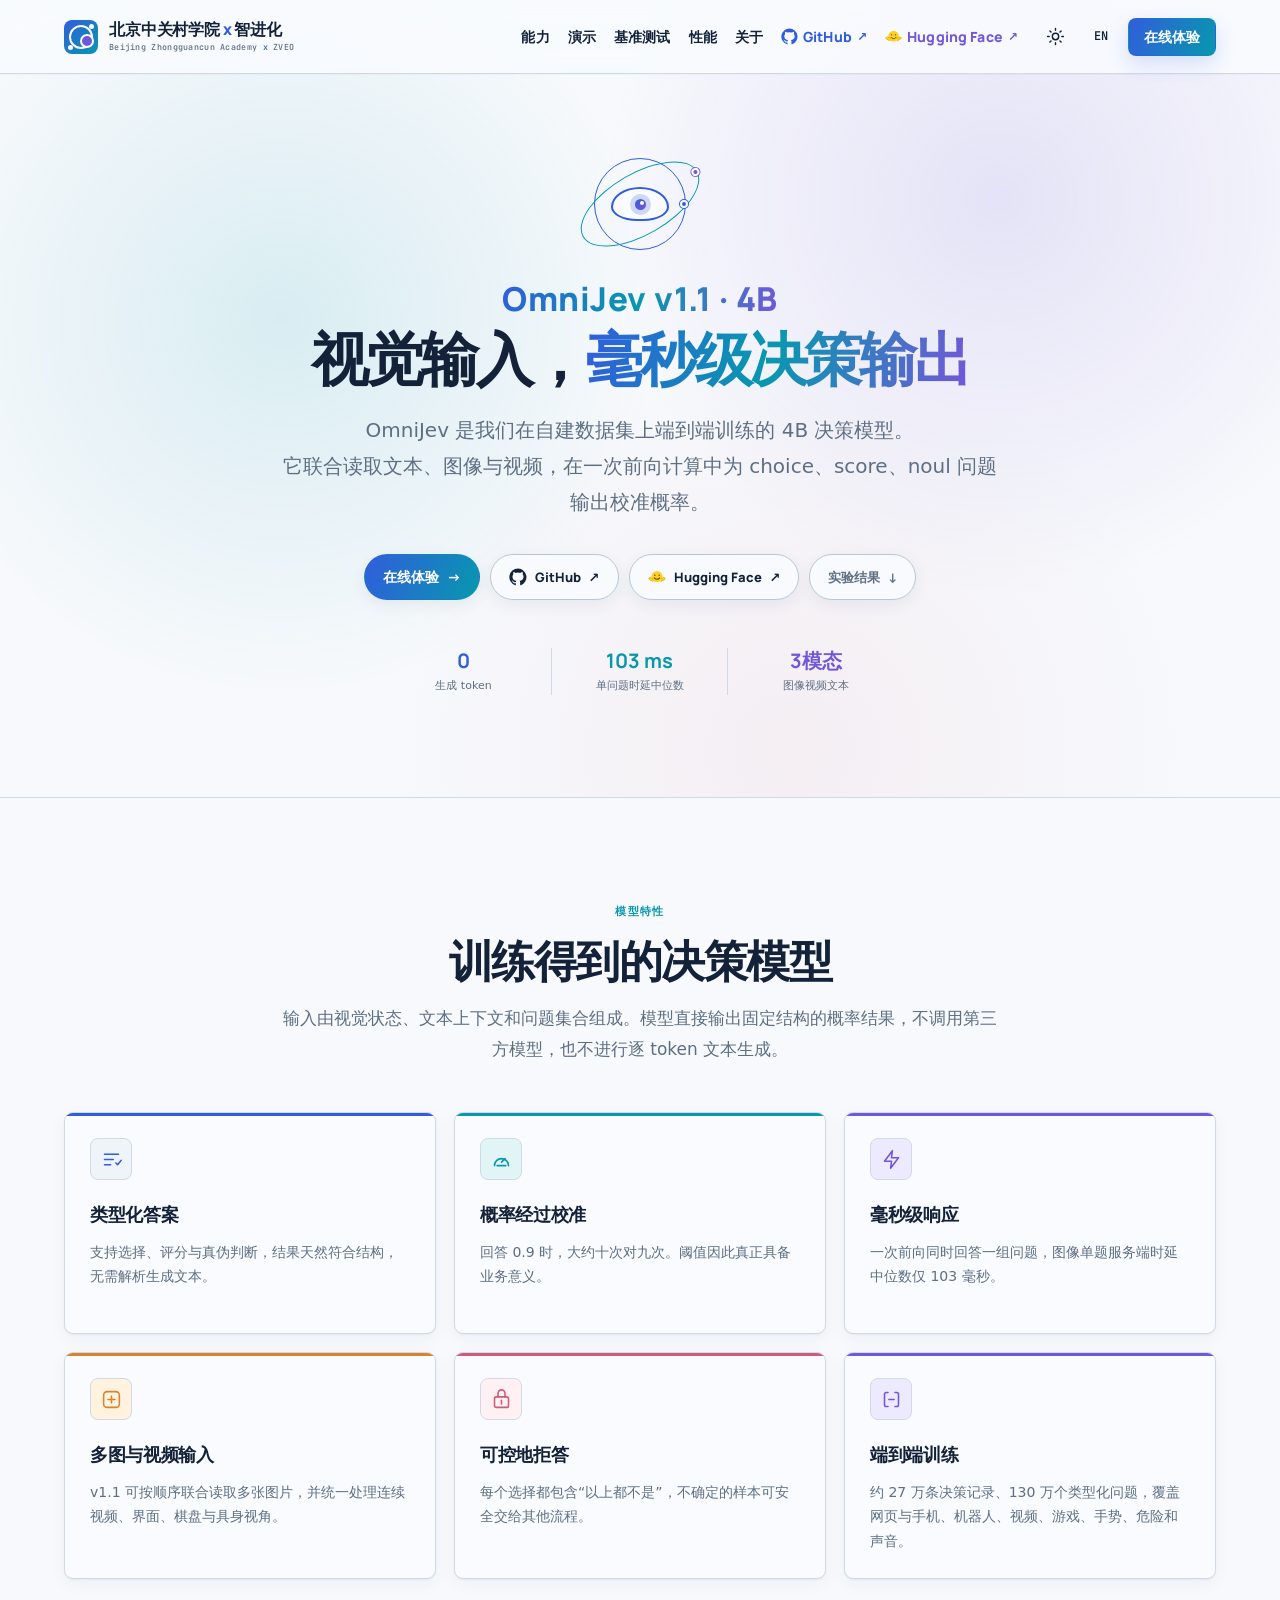
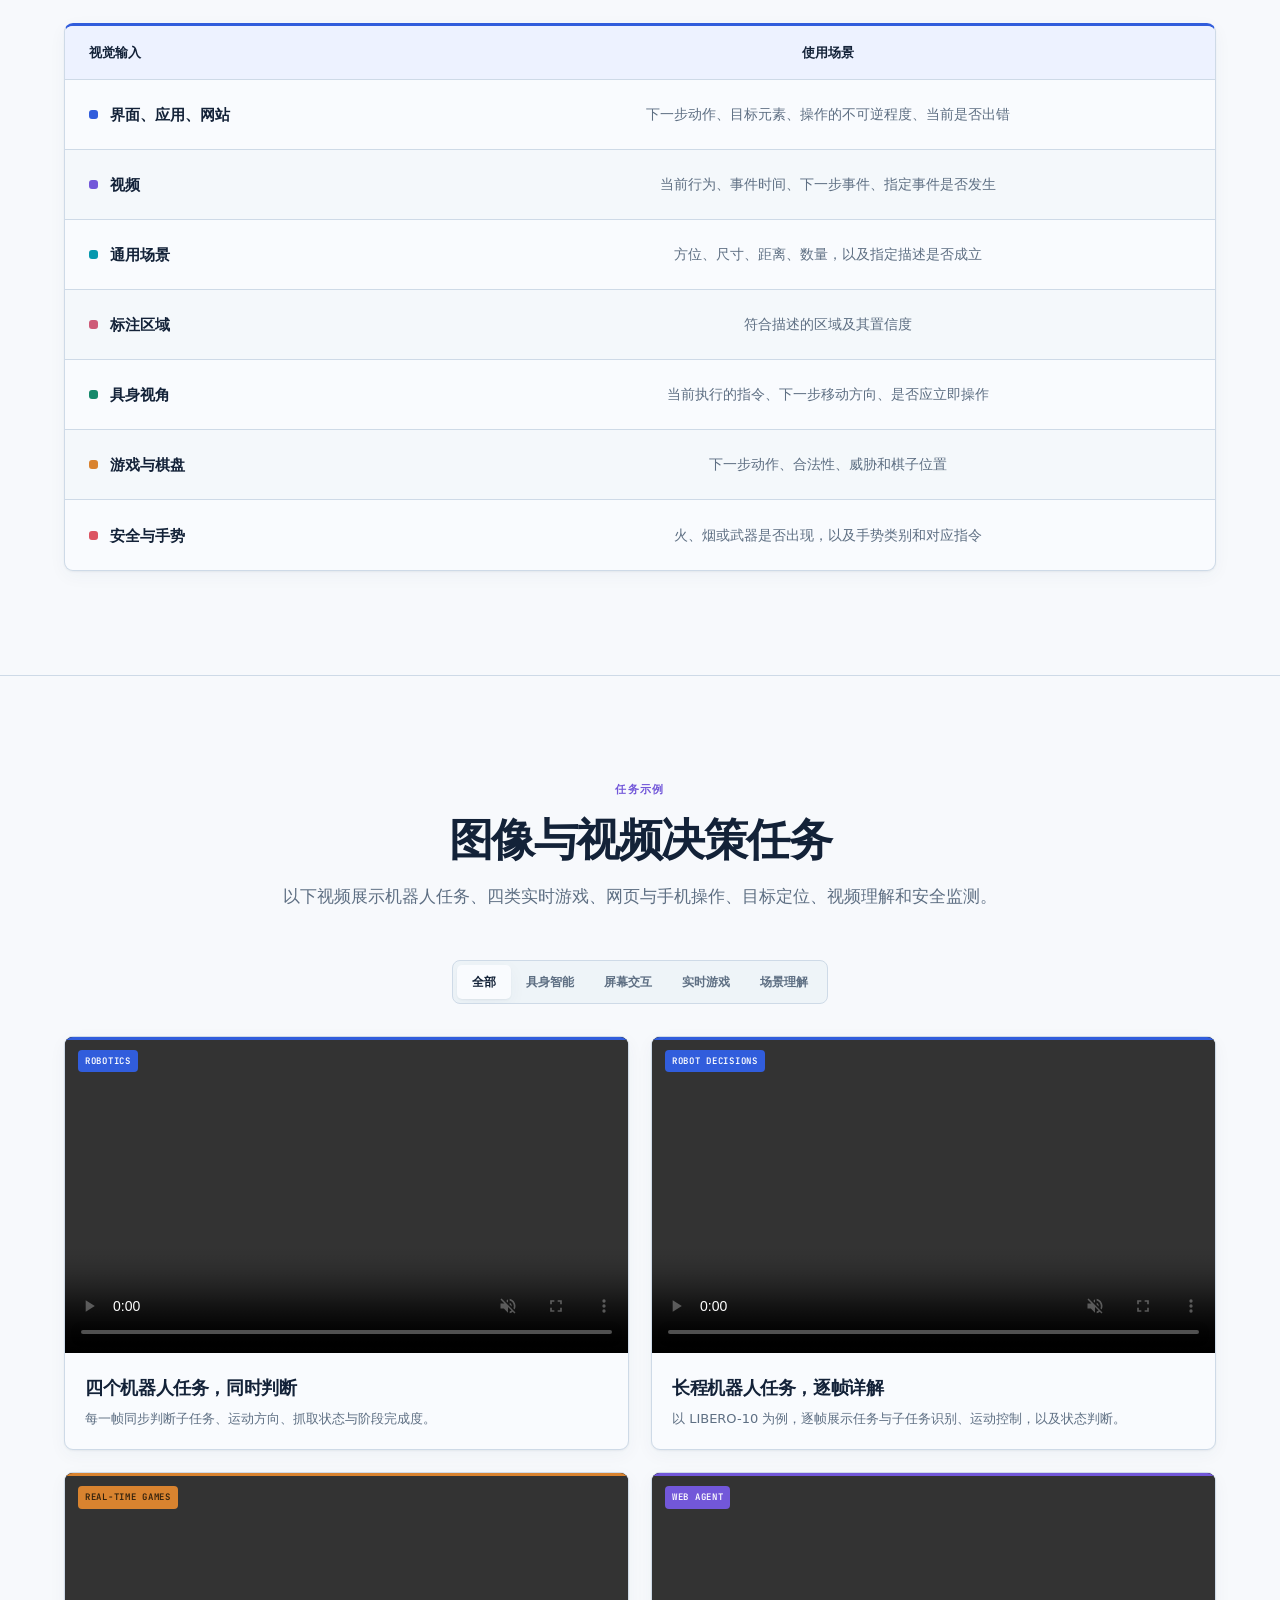
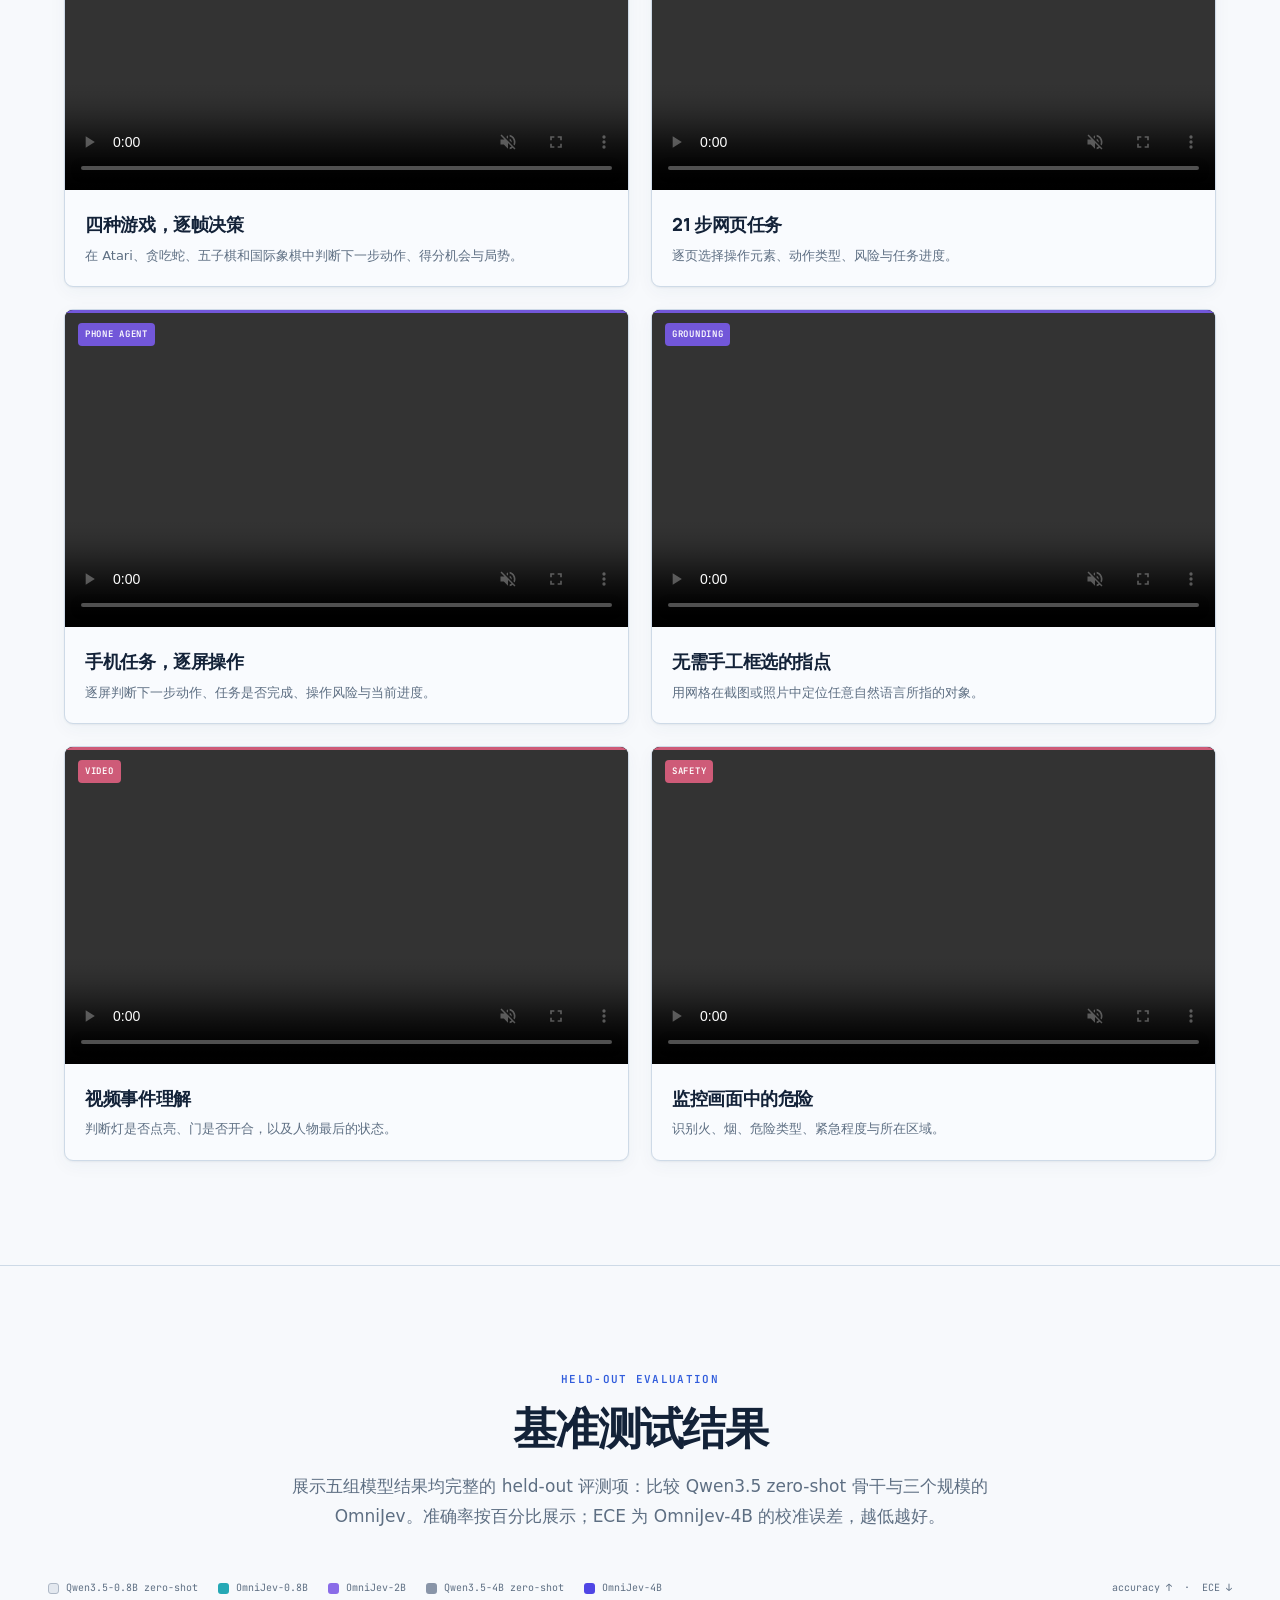
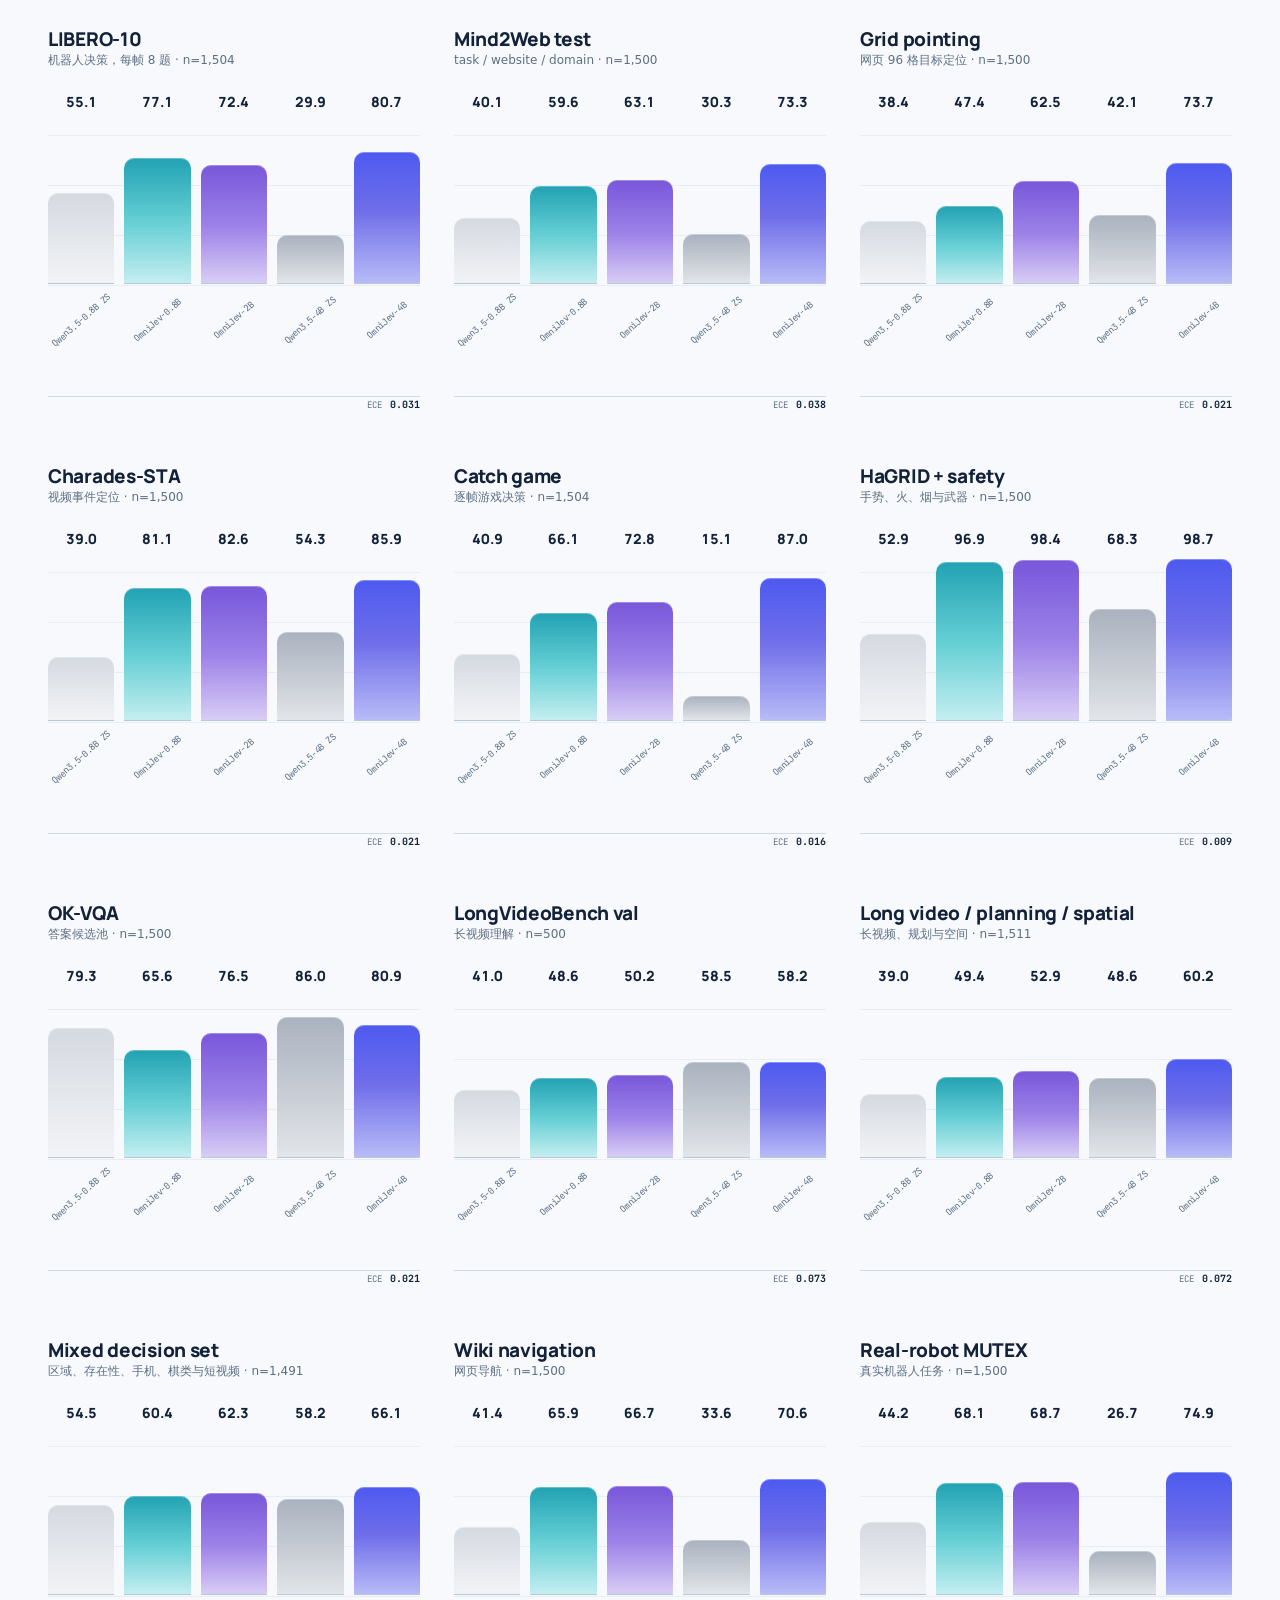
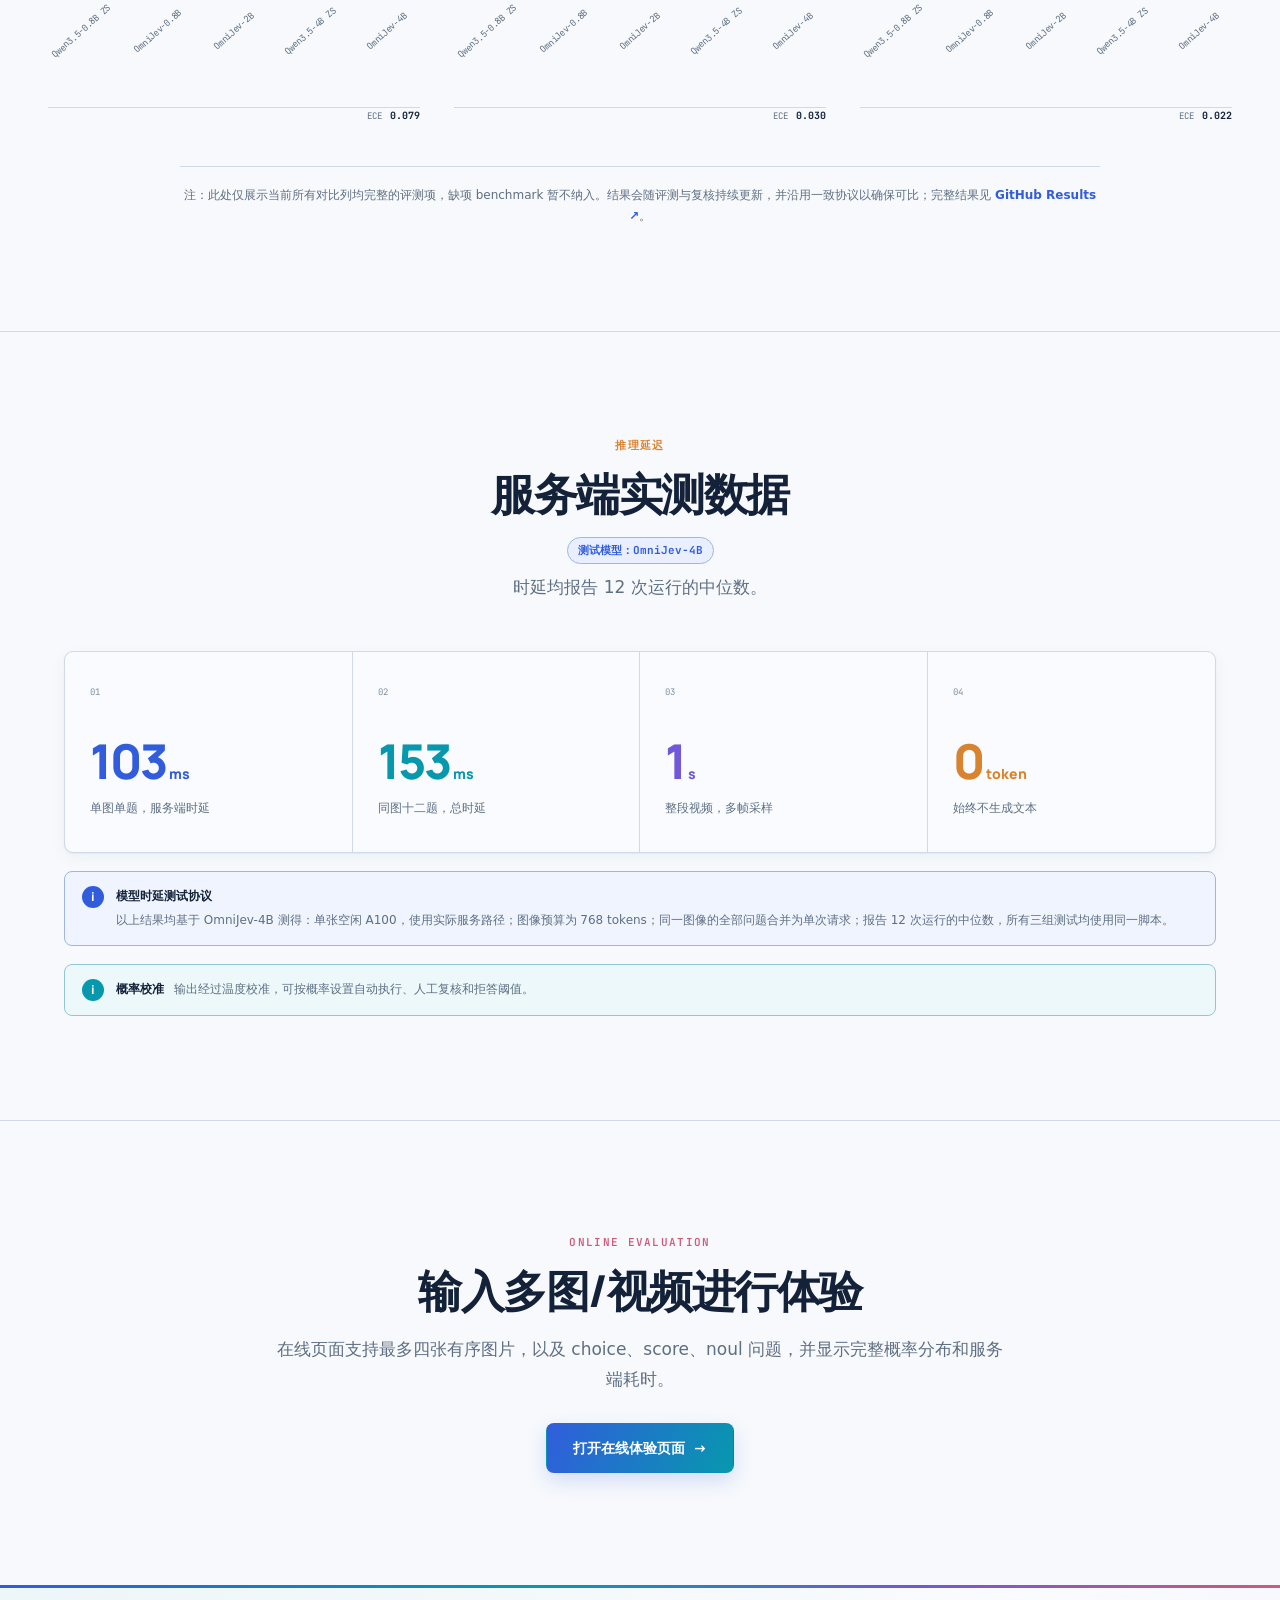
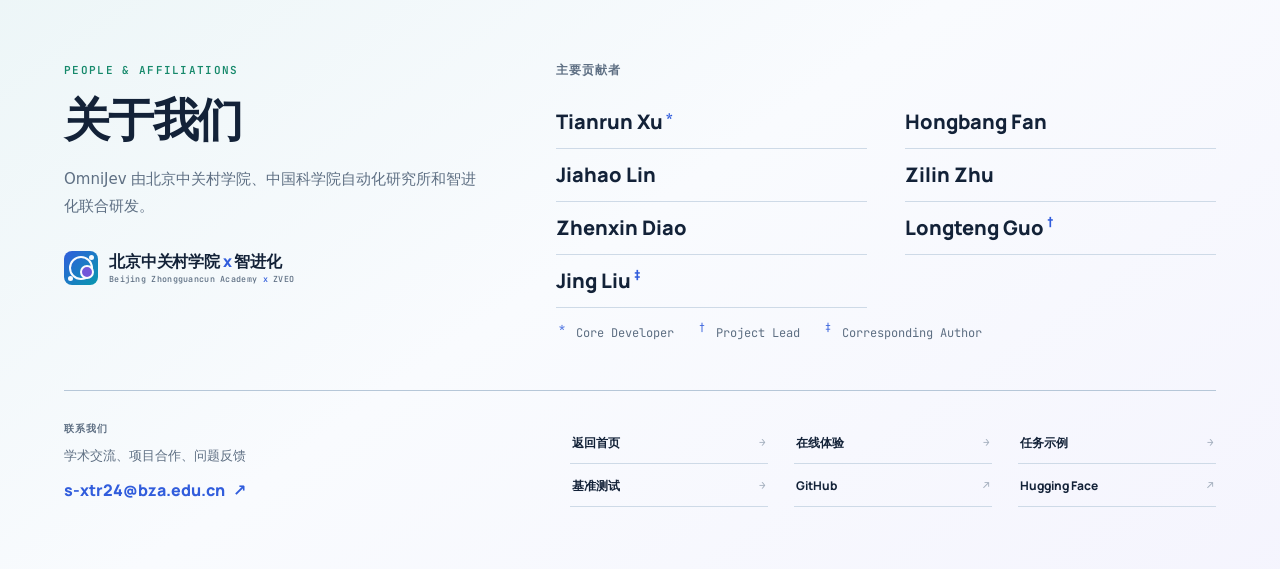
==== commit 24fbaa85: "feat: adapt online demo for OmniJev v1.1 multi-image input" ====
--- a/index.html
+++ b/index.html
@@ -21,7 +21,7 @@
     <section class="hero" id="top">
       <div class="container hero-inner">
         <div class="model-glyph reveal" aria-hidden="true"><span class="glyph-ring ring-a"></span><span class="glyph-ring ring-b"></span><span class="planet-path path-a"><i class="glyph-dot dot-a"></i></span><span class="planet-path path-b"><i class="glyph-dot dot-b"></i></span><span class="glyph-core"><i></i></span></div>
-        <p class="model-name reveal delay-1">OmniJev</p>
+        <p class="model-name reveal delay-1">OmniJev v1.1 · 4B</p>
         <h1 class="reveal delay-2"><span class="zh">视觉输入，<em>毫秒级决策输出</em></span><span class="en">Visual input. <em>Millisecond decisions.</em></span></h1>
         <p class="hero-lead reveal delay-3"><span class="zh">OmniJev 是我们在自建数据集上端到端训练的 4B 决策模型。<br>它联合读取文本、图像与视频，在一次前向计算中为 choice、score、noul 问题输出校准概率。</span><span class="en">OmniJev is a 4B decision model trained end to end on our own dataset.<br>It reads text, images and video together, returning calibrated probabilities for choice, score and noul questions in one forward pass.</span></p>
         <div class="hero-actions hero-project-links reveal delay-3" aria-label="项目入口">
@@ -41,7 +41,7 @@
           <article class="feature-card reveal"><span class="feature-icon"><svg viewBox="0 0 24 24"><path d="M4 6h16M4 12h10M4 18h7"/><path d="m17 16 2 2 4-5"/></svg></span><h3><span class="zh">类型化答案</span><span class="en">Typed answers</span></h3><p><span class="zh">支持选择、评分与真伪判断，结果天然符合结构，无需解析生成文本。</span><span class="en">Choice, score and boolean answers that fit your schema by construction.</span></p></article>
           <article class="feature-card reveal"><span class="feature-icon"><svg viewBox="0 0 24 24"><path d="M4 19a8 8 0 1 1 16 0"/><path d="m12 15 4-4"/><path d="M7 19h10"/></svg></span><h3><span class="zh">概率经过校准</span><span class="en">Calibrated confidence</span></h3><p><span class="zh">回答 0.9 时，大约十次对九次。阈值因此真正具备业务意义。</span><span class="en">When it says 0.9, it is right roughly nine times out of ten.</span></p></article>
           <article class="feature-card reveal"><span class="feature-icon"><svg viewBox="0 0 24 24"><path d="m13 2-9 12h8l-1 8 9-12h-8z"/></svg></span><h3><span class="zh">毫秒级响应</span><span class="en">Milliseconds</span></h3><p><span class="zh">一次前向同时回答一组问题，图像单题服务端时延中位数仅 103 毫秒。</span><span class="en">One forward pass answers a full set of questions; median server latency for one image question is 103 ms.</span></p></article>
-          <article class="feature-card reveal"><span class="feature-icon"><svg viewBox="0 0 24 24"><path d="M8 12h8M12 8v8"/><rect x="3" y="3" width="18" height="18" rx="4"/></svg></span><h3><span class="zh">全模态输入</span><span class="en">Omni-modal input</span></h3><p><span class="zh">统一处理照片、连续视频、应用界面、网页、棋盘与具身视角。</span><span class="en">Photos, videos, interfaces, web pages, games and embodied views.</span></p></article>
+          <article class="feature-card reveal"><span class="feature-icon"><svg viewBox="0 0 24 24"><path d="M8 12h8M12 8v8"/><rect x="3" y="3" width="18" height="18" rx="4"/></svg></span><h3><span class="zh">多图与视频输入</span><span class="en">Multi-image and video</span></h3><p><span class="zh">v1.1 可按顺序联合读取多张图片，并统一处理连续视频、界面、棋盘与具身视角。</span><span class="en">v1.1 jointly reads ordered image sets as well as videos, interfaces, games and embodied views.</span></p></article>
           <article class="feature-card reveal"><span class="feature-icon"><svg viewBox="0 0 24 24"><path d="M8 9V5a4 4 0 0 1 8 0v4"/><rect x="4" y="9" width="16" height="12" rx="2"/><path d="M12 13v4"/></svg></span><h3><span class="zh">可控地拒答</span><span class="en">Built-in abstention</span></h3><p><span class="zh">每个选择都包含“以上都不是”，不确定的样本可安全交给其他流程。</span><span class="en">Every choice can return “none of the above” for safe routing.</span></p></article>
           <article class="feature-card reveal"><span class="feature-icon"><svg viewBox="0 0 24 24"><path d="M8 4H6a2 2 0 0 0-2 2v12a2 2 0 0 0 2 2h2M16 4h2a2 2 0 0 1 2 2v12a2 2 0 0 1-2 2h-2M9 12h6"/></svg></span><h3><span class="zh">端到端训练</span><span class="en">End-to-end trained</span></h3><p><span class="zh">约 27 万条决策记录、130 万个类型化问题，覆盖网页与手机、机器人、视频、游戏、手势、危险和声音。</span><span class="en">About 270k decision records and 1.3M typed questions spanning web and phone use, robots, video, games, gestures, hazards and sounds.</span></p></article>
         </div>
@@ -112,7 +112,7 @@
       </div>
     </section>
 
-    <section class="cta-section"><div class="container center reveal"><p class="eyebrow">Online evaluation</p><h2><span class="zh">输入图片/视频进行体验</span><span class="en">Evaluate an image or video</span></h2><p><span class="zh">在线页面支持 choice、score、noul 问题，并显示完整概率分布和服务端耗时。</span><span class="en">The online page supports choice, score and noul questions and reports full probabilities and server latency.</span></p><div class="cta-actions"><a class="btn btn-primary btn-lg" href="try"><span class="zh">打开在线体验页面</span><span class="en">Open online evaluation</span><span aria-hidden="true">→</span></a></div></div></section>
+    <section class="cta-section"><div class="container center reveal"><p class="eyebrow">Online evaluation</p><h2><span class="zh">输入多图/视频进行体验</span><span class="en">Evaluate images or video</span></h2><p><span class="zh">在线页面支持最多四张有序图片，以及 choice、score、noul 问题，并显示完整概率分布和服务端耗时。</span><span class="en">The online page supports up to four ordered images plus choice, score and noul questions, with full probabilities and server latency.</span></p><div class="cta-actions"><a class="btn btn-primary btn-lg" href="try"><span class="zh">打开在线体验页面</span><span class="en">Open online evaluation</span><span aria-hidden="true">→</span></a></div></div></section>
 
   </main>
 
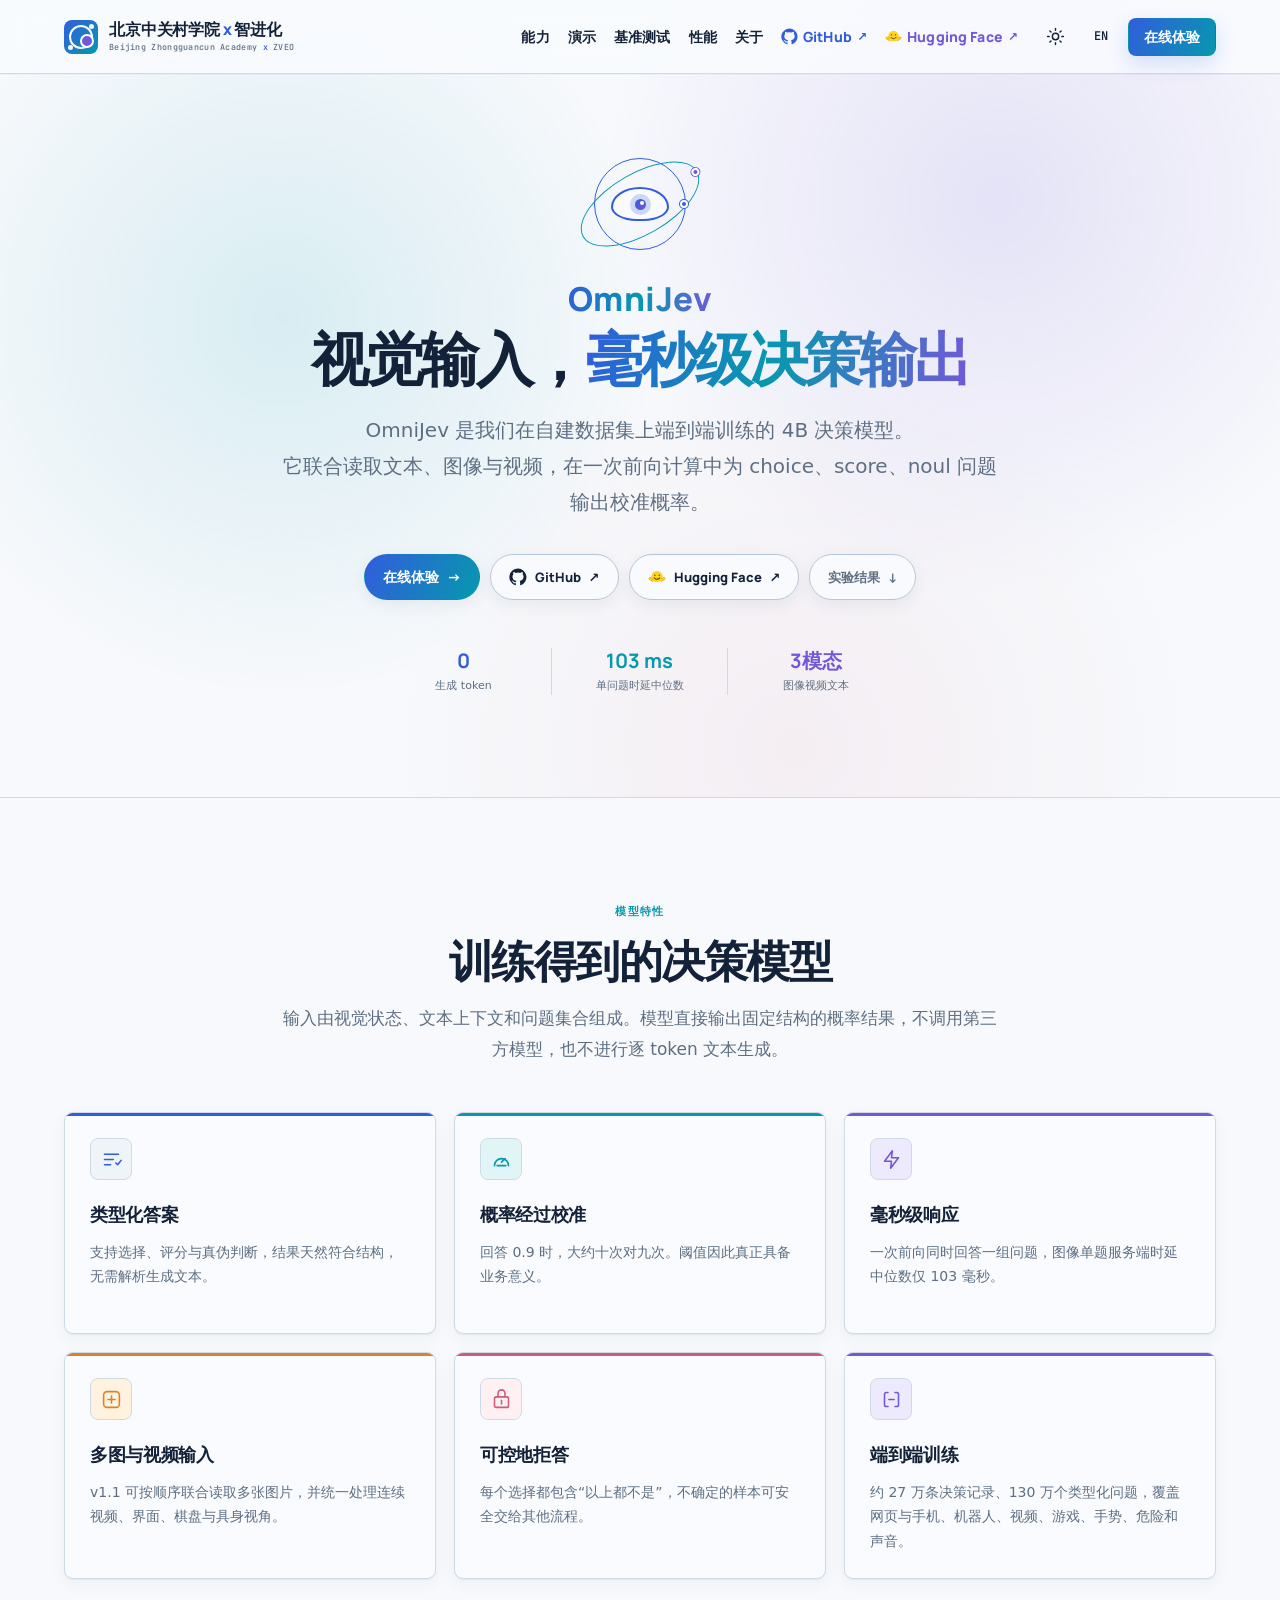
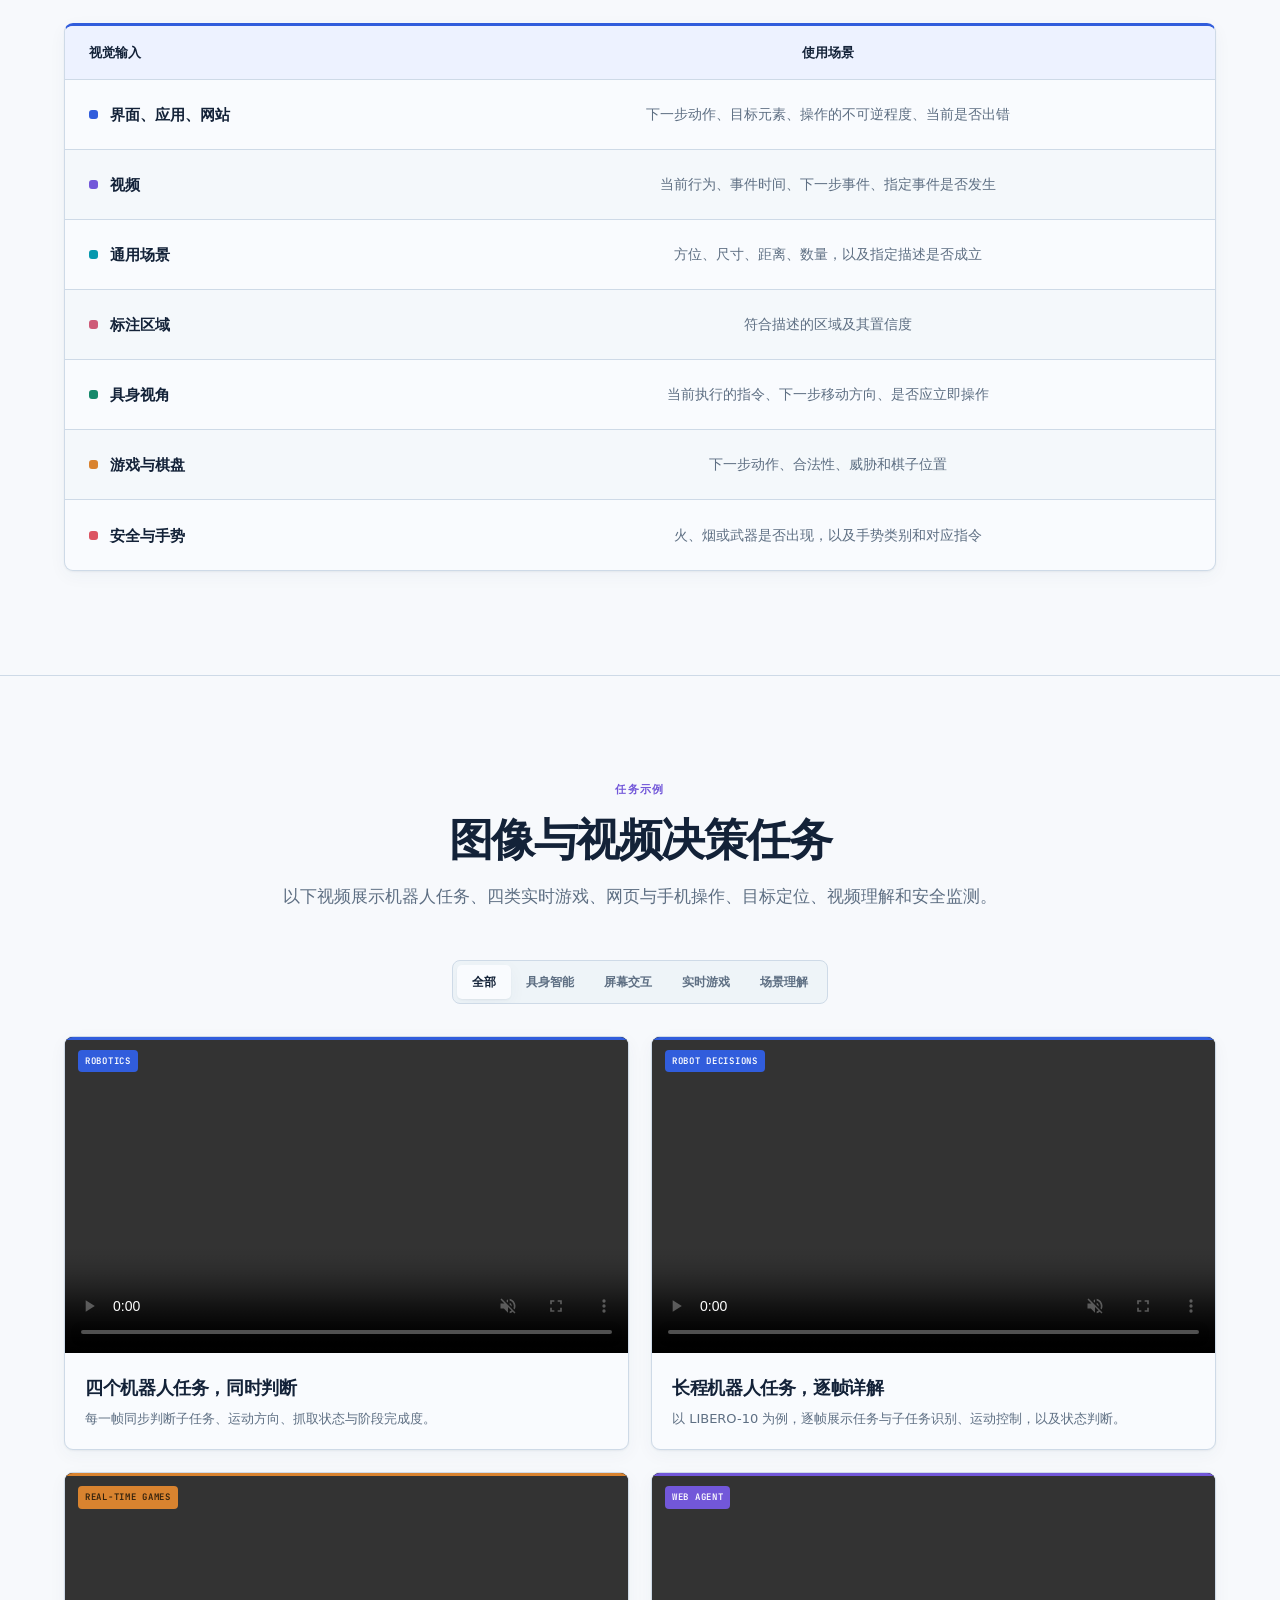
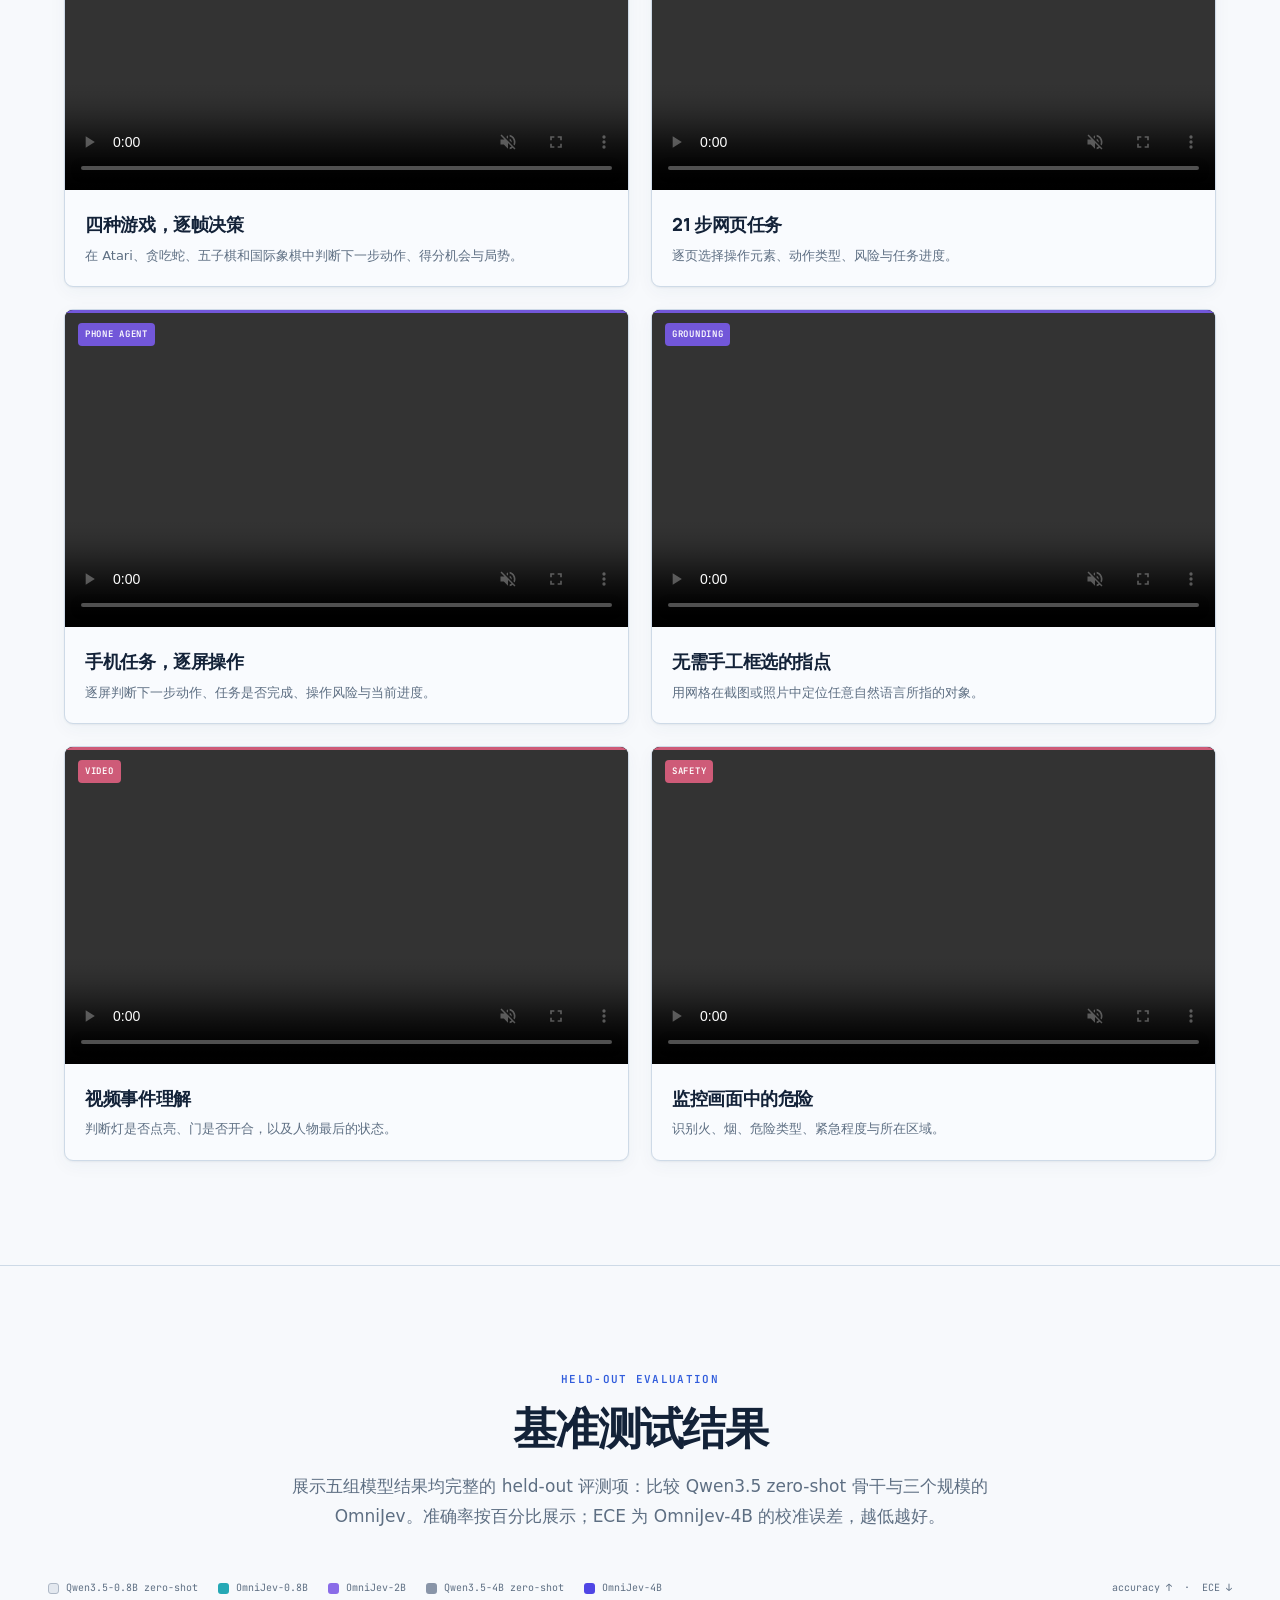
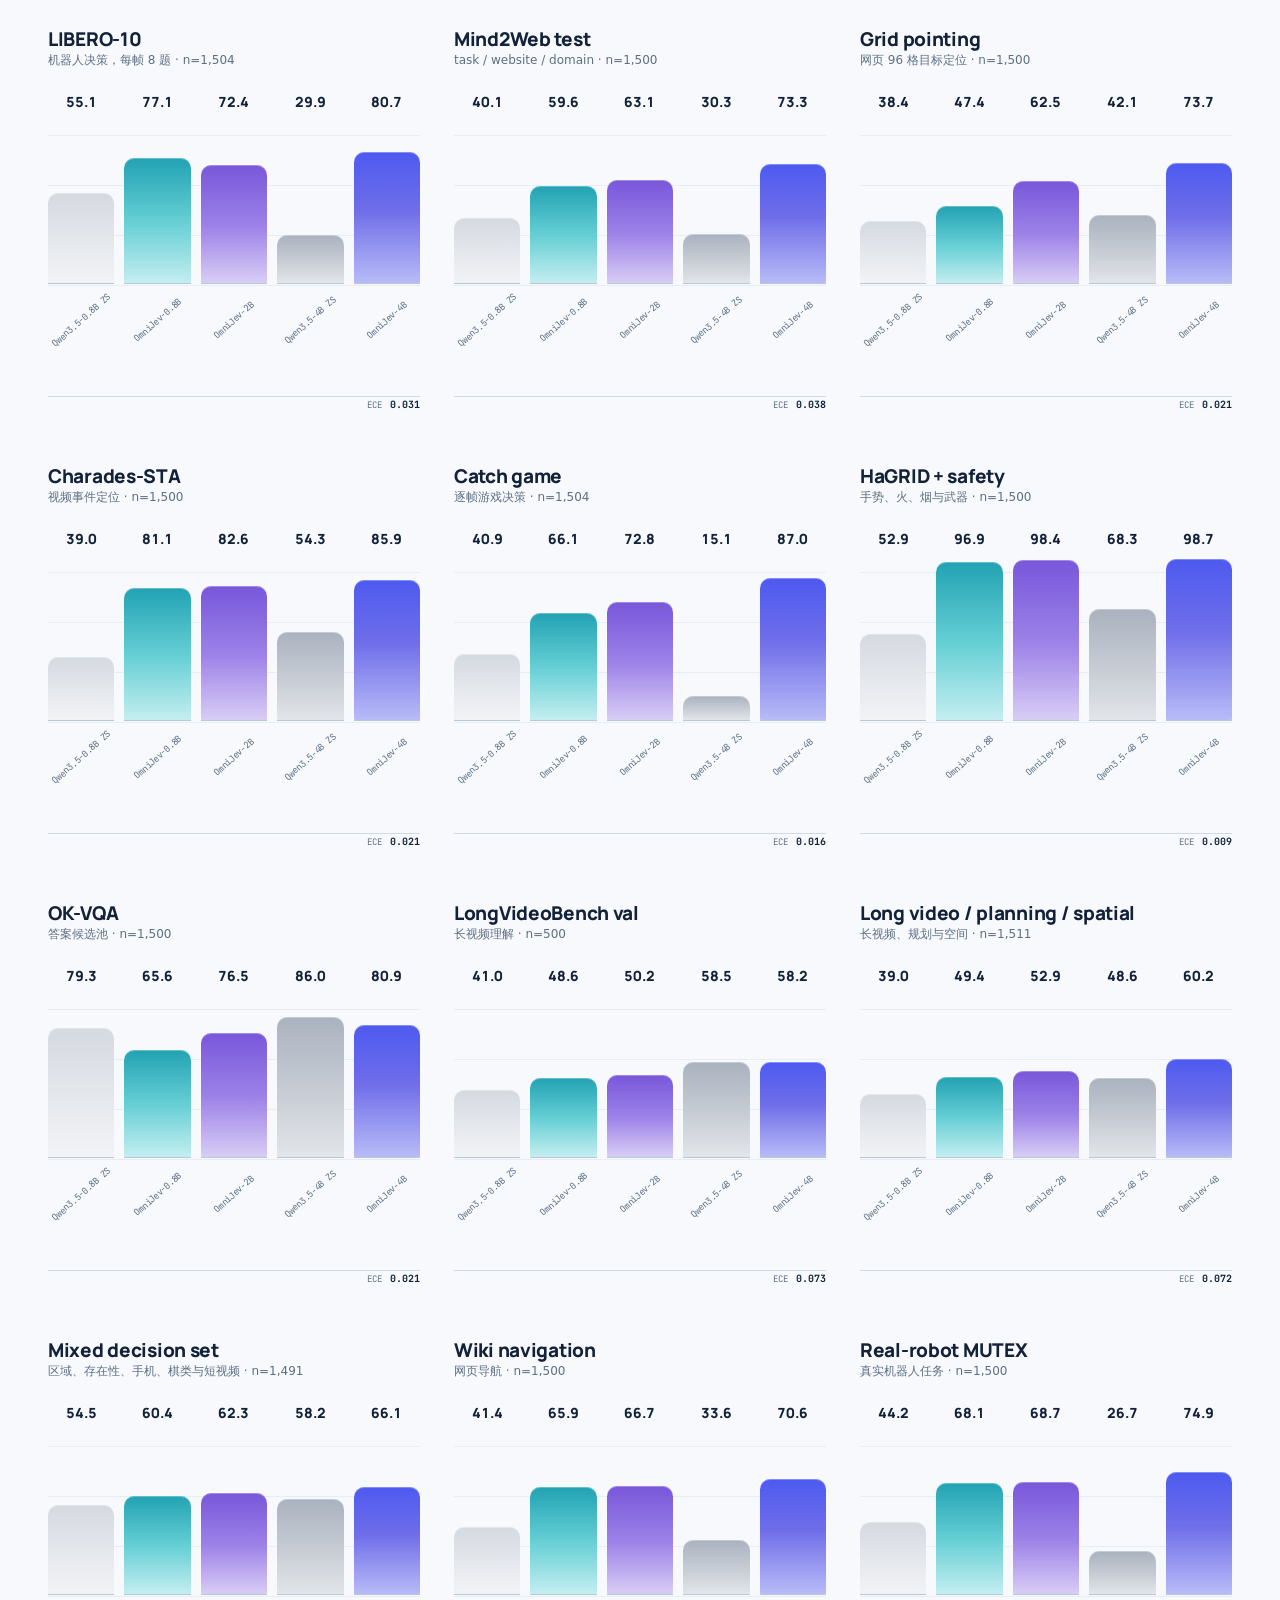
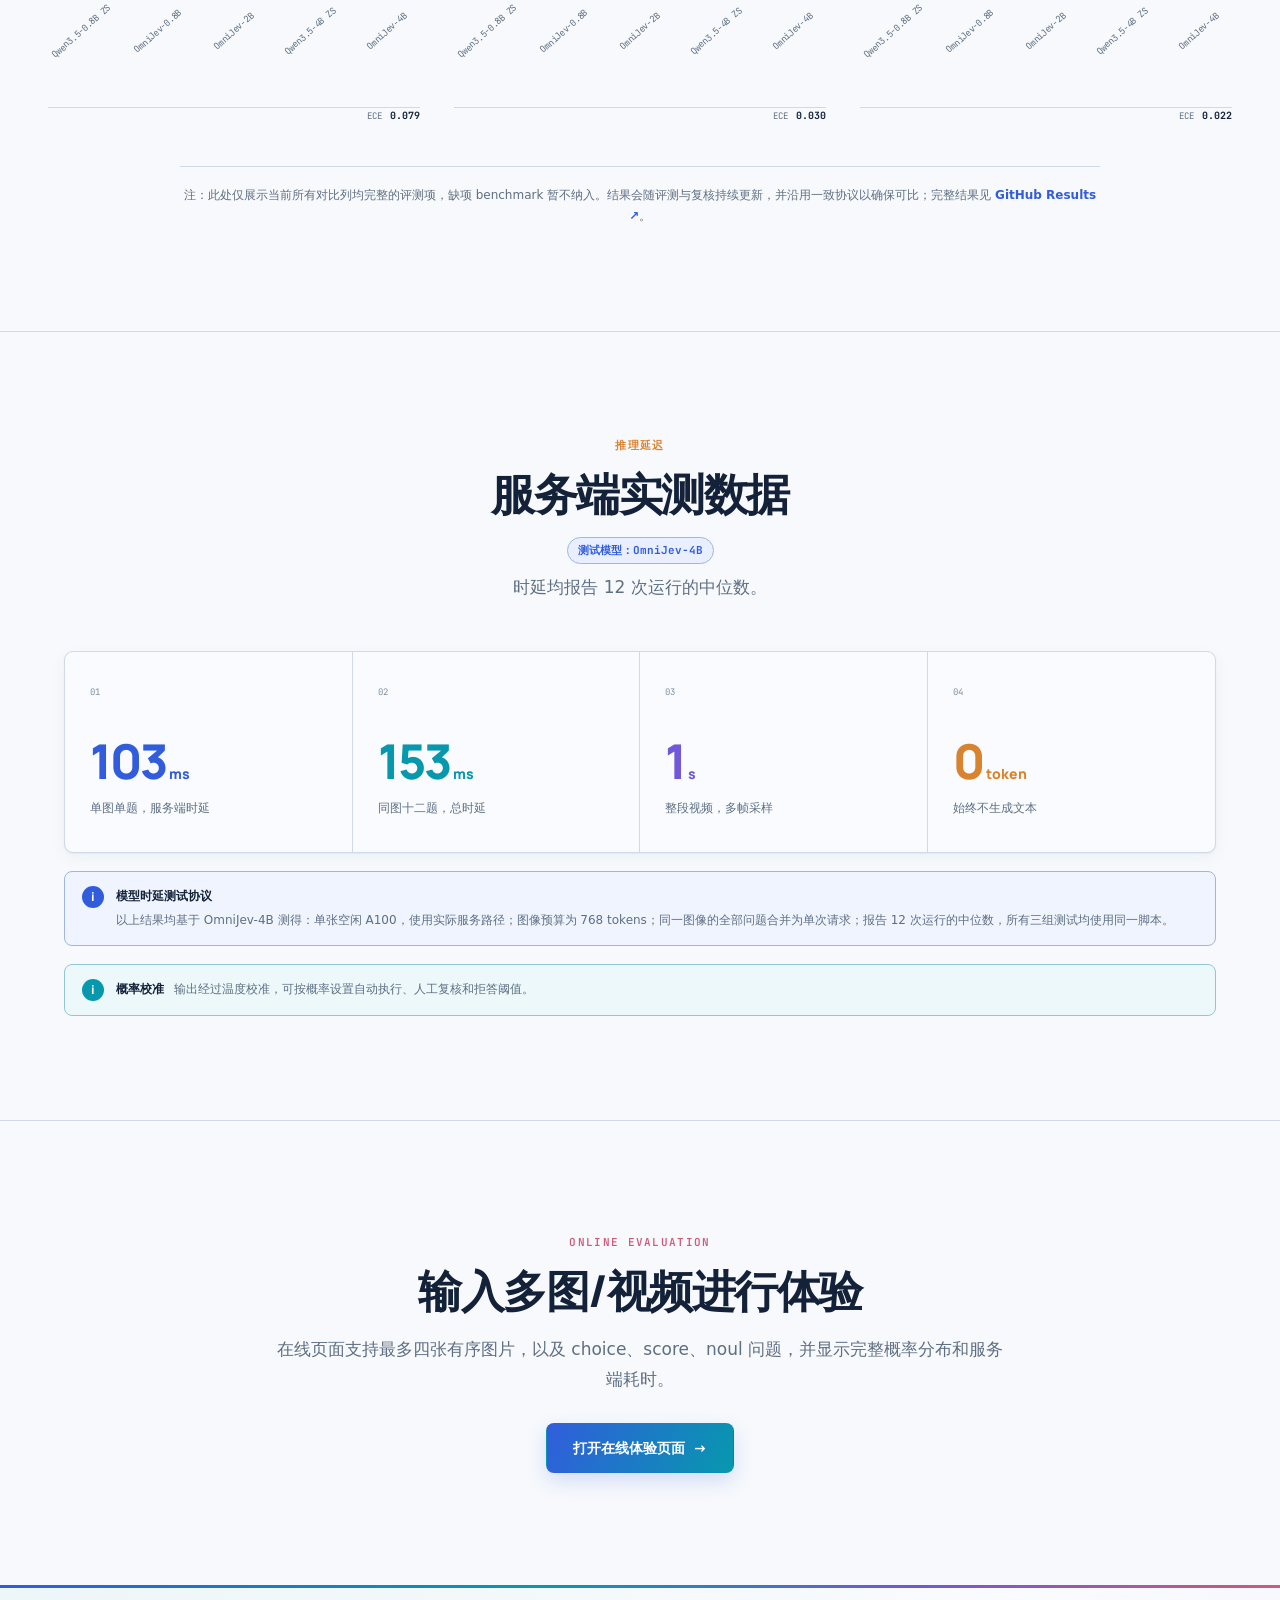
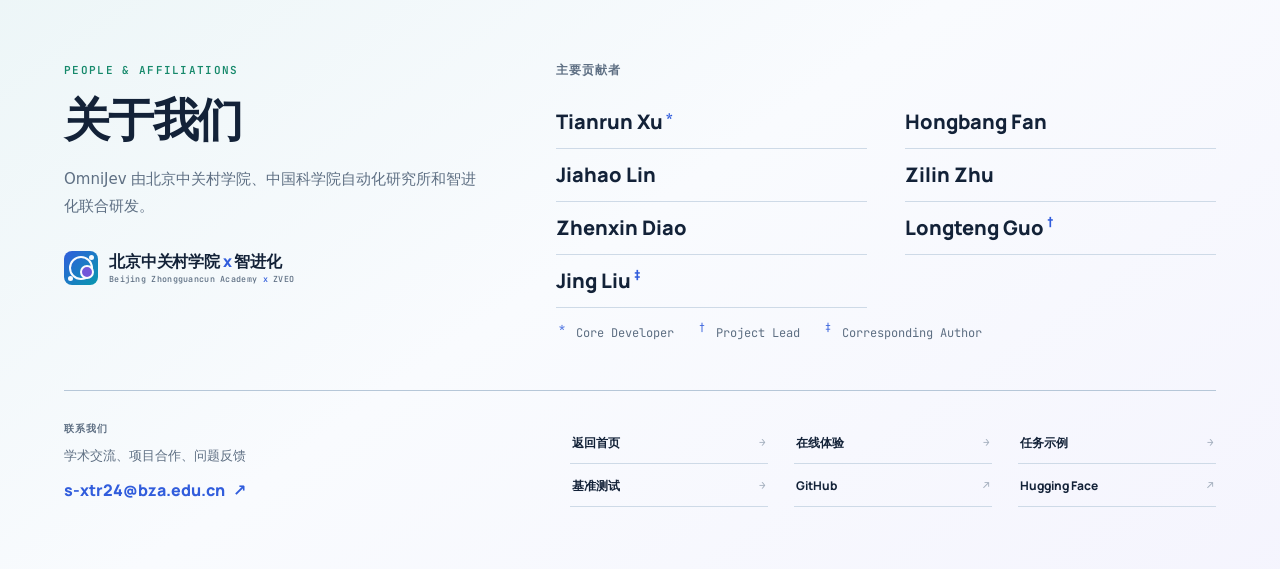
==== commit 2e0f8a4b: "feat: add collapsible demo changelog" ====
--- a/index.html
+++ b/index.html
@@ -13,7 +13,6 @@
   <link rel="stylesheet" href="style.css">
 </head>
 <body>
-  <a class="skip-link" href="#main">跳至主要内容</a>
   <div id="siteHeader"></div>
   <script src="header.js"></script>
 
@@ -21,7 +20,7 @@
     <section class="hero" id="top">
       <div class="container hero-inner">
         <div class="model-glyph reveal" aria-hidden="true"><span class="glyph-ring ring-a"></span><span class="glyph-ring ring-b"></span><span class="planet-path path-a"><i class="glyph-dot dot-a"></i></span><span class="planet-path path-b"><i class="glyph-dot dot-b"></i></span><span class="glyph-core"><i></i></span></div>
-        <p class="model-name reveal delay-1">OmniJev v1.1 · 4B</p>
+        <p class="model-name reveal delay-1">OmniJev</p>
         <h1 class="reveal delay-2"><span class="zh">视觉输入，<em>毫秒级决策输出</em></span><span class="en">Visual input. <em>Millisecond decisions.</em></span></h1>
         <p class="hero-lead reveal delay-3"><span class="zh">OmniJev 是我们在自建数据集上端到端训练的 4B 决策模型。<br>它联合读取文本、图像与视频，在一次前向计算中为 choice、score、noul 问题输出校准概率。</span><span class="en">OmniJev is a 4B decision model trained end to end on our own dataset.<br>It reads text, images and video together, returning calibrated probabilities for choice, score and noul questions in one forward pass.</span></p>
         <div class="hero-actions hero-project-links reveal delay-3" aria-label="项目入口">
--- a/style.css
+++ b/style.css
@@ -3,7 +3,6 @@
 * { box-sizing:border-box } html { scroll-behavior:smooth; scroll-padding-top:64px } body { margin:0; background:var(--bg); color:var(--fg); font-family:var(--font-sans); font-size:16px; line-height:1.65; -webkit-font-smoothing:antialiased }
 button,a { -webkit-tap-highlight-color:transparent } a { color:inherit } button { font:inherit } img,video,svg { display:block; max-width:100% } ::selection { background:var(--accent); color:#fff }
 .container { width:min(100% - 48px,1152px); margin-inline:auto }.center { text-align:center }.muted { color:var(--muted) }.en { display:none } html[lang="en"] .zh { display:none!important } html[lang="en"] .en { display:inline }
-.skip-link { position:fixed; z-index:9999; top:8px; left:8px; transform:translateY(-150%); padding:8px 12px; border-radius:6px; background:var(--fg); color:var(--bg); text-decoration:none }.skip-link:focus { transform:none }
 .site-header { position:fixed; inset:0 0 auto; z-index:1000; height:65px; border-bottom:1px solid var(--border); background:var(--header-bg); backdrop-filter:blur(14px) }.nav-wrap { height:64px; display:flex; align-items:center; justify-content:space-between; gap:24px }
 .brand { display:inline-flex; align-items:center; gap:11px; min-width:0; color:var(--fg); text-decoration:none }.brand-mark { position:relative; width:34px; height:34px; flex:0 0 34px; overflow:hidden; border-radius:8px; background:var(--fg) }
 .brand-mark::before,.brand-mark::after,.brand-mark i { content:""; position:absolute; border-radius:50%; border:2px solid var(--bg) }.brand-mark::before { width:20px; height:20px; left:5px; top:5px }.brand-mark::after { width:10px; height:10px; left:16px; top:14px; background:var(--fg) }.brand-mark i:first-child { width:5px; height:5px; right:4px; top:4px; background:var(--bg) }.brand-mark i:last-child { width:5px; height:5px; left:4px; bottom:4px; background:var(--bg) }
